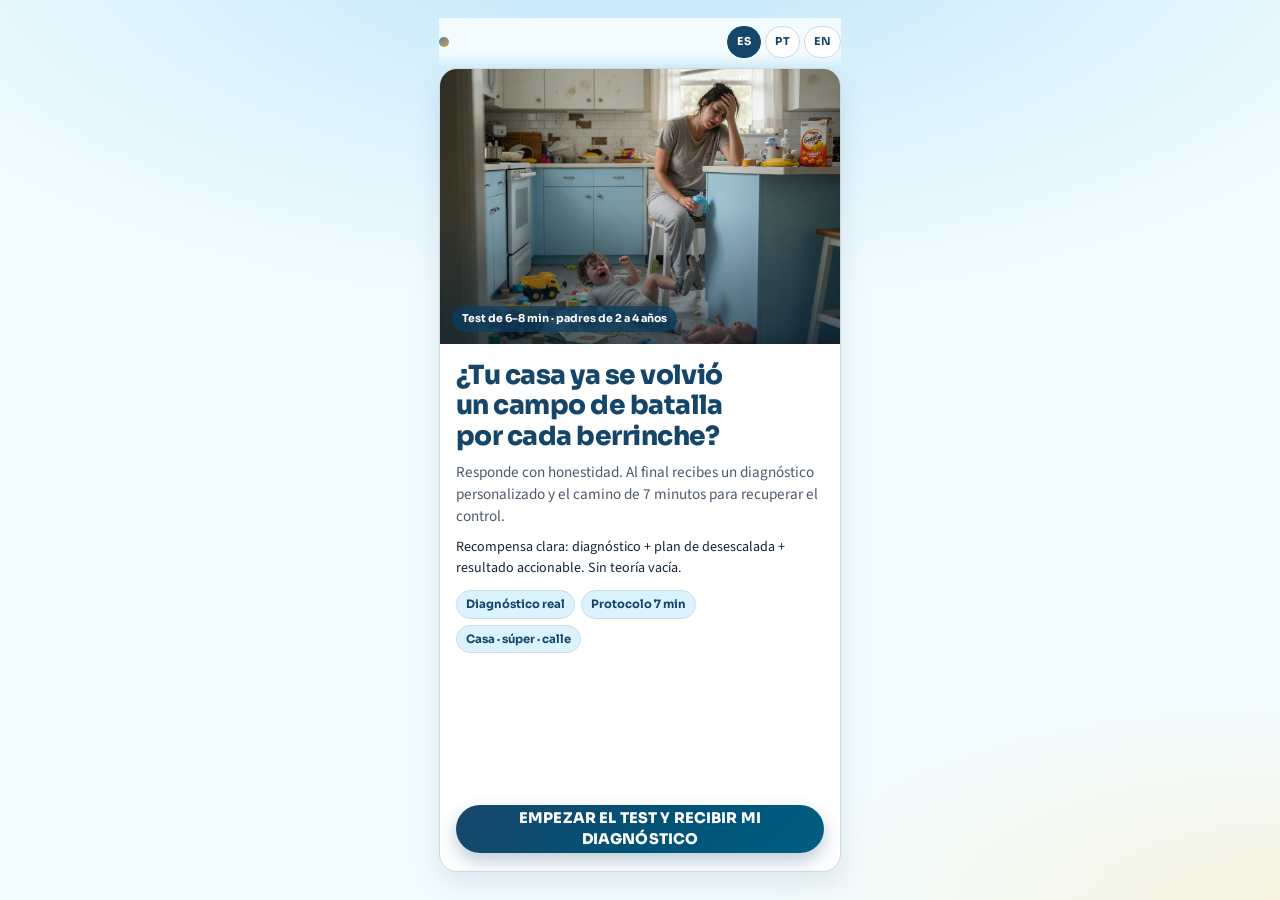
==== index.html @ f332b2e8 "Improve quiz funnel UX, leads panel, and pitch copy. Unique scene images per question, social-proof " ====
<!DOCTYPE html>
<html lang="es">
  <head>
    <meta charset="UTF-8" />
    <meta name="viewport" content="width=device-width, initial-scale=1, viewport-fit=cover" />
    <meta
      name="description"
      content="Test interactivo para padres: detecta si los berrinches ya te quitaron el control y qué hacer ya."
    />
    <meta name="theme-color" content="#2a5f86" />
    <title>Test: ¿Tu hijo manda en casa? | Berrinche Cero</title>
    <!-- Meta Pixel Code — PageView only -->
    <script>
      !(function (f, b, e, v, n, t, s) {
        if (f.fbq) return;
        n = f.fbq = function () {
          n.callMethod ? n.callMethod.apply(n, arguments) : n.queue.push(arguments);
        };
        if (!f._fbq) f._fbq = n;
        n.push = n;
        n.loaded = !0;
        n.version = "2.0";
        n.queue = [];
        t = b.createElement(e);
        t.async = !0;
        t.src = v;
        s = b.getElementsByTagName(e)[0];
        s.parentNode.insertBefore(t, s);
      })(window, document, "script", "https://connect.facebook.net/en_US/fbevents.js");
      fbq("init", "1692279998539511");
      fbq("track", "PageView");
    </script>
    <noscript
      ><img
        height="1"
        width="1"
        style="display: none"
        src="https://www.facebook.com/tr?id=1692279998539511&ev=PageView&noscript=1"
        alt=""
    /></noscript>
    <!-- End Meta Pixel Code -->
    <link rel="preconnect" href="https://fonts.googleapis.com" />
    <link rel="preconnect" href="https://fonts.gstatic.com" crossorigin />
    <link
      href="https://fonts.googleapis.com/css2?family=Sora:wght@600;700;800&family=Source+Sans+3:ital,wght@0,400;0,600;0,700;1,400&display=swap"
      rel="stylesheet"
    />
    <link rel="stylesheet" href="css/styles.css" />
  </head>
  <body data-page="quiz">
    <div class="app" id="app">
      <header class="topbar">
        <span class="brand-dot" aria-hidden="true"></span>
        <div class="progress-wrap" id="progress-wrap" aria-hidden="false">
          <div class="progress-bar" aria-hidden="true"><span id="progress-bar"></span></div>
          <span class="progress-count" id="progress-count"></span>
        </div>
        <div class="lang" role="group" aria-label="Language">
          <button type="button" data-lang="es" aria-pressed="true">ES</button>
          <button type="button" data-lang="pt" aria-pressed="false">PT</button>
          <button type="button" data-lang="en" aria-pressed="false">EN</button>
        </div>
      </header>

      <main id="screen" class="screen is-active" aria-live="polite"></main>
    </div>

    <script src="js/analytics-config.js?v=14"></script>
    <script src="js/analytics-track.js?v=14"></script>
    <script src="js/meta-pixel.js?v=14"></script>
    <script src="js/leads-store.js?v=14"></script>
    <script src="js/quiz-flow.js?v=14"></script>
    <script src="js/motion.js?v=14"></script>
    <script src="js/app.js?v=14"></script>
  </body>
</html>
---- css/styles.css ----
/* Quiz Berrinche Cero — mobile-first calm authority */
:root {
  --bg: oklch(0.985 0.012 230);
  --surface: oklch(1 0 0);
  --primary: oklch(0.72 0.08 235);
  --primary-mid: oklch(0.58 0.1 235);
  --primary-deep: oklch(0.38 0.08 245);
  --accent: oklch(0.84 0.13 90);
  --accent-hot: oklch(0.72 0.15 70);
  --ink: oklch(0.26 0.04 250);
  --muted: oklch(0.46 0.03 250);
  --alert: oklch(0.52 0.16 28);
  --alert-bg: oklch(0.97 0.02 40);
  --line: oklch(0.88 0.02 230);
  --shadow: 0 10px 28px oklch(0.4 0.05 240 / 0.12);
  --radius: 14px;
  --radius-sm: 10px;
  --tap: 48px;
  --font: "Sora", system-ui, sans-serif;
  --font-body: "Source Sans 3", system-ui, sans-serif;
  --max: 430px;
  --z-top: 20;
  --ease: cubic-bezier(0.16, 1, 0.3, 1);
}

*,
*::before,
*::after {
  box-sizing: border-box;
}

html {
  -webkit-text-size-adjust: 100%;
}

body {
  margin: 0;
  min-height: 100dvh;
  font-family: var(--font-body);
  color: var(--ink);
  background:
    radial-gradient(120% 80% at 50% -10%, oklch(0.9 0.05 230), transparent 55%),
    radial-gradient(90% 50% at 100% 100%, oklch(0.95 0.05 90 / 0.55), transparent 45%),
    var(--bg);
  line-height: 1.45;
}

img {
  max-width: 100%;
  display: block;
}

button {
  font: inherit;
  cursor: pointer;
  border: none;
  background: none;
  color: inherit;
}

button:disabled {
  opacity: 0.55;
  cursor: not-allowed;
}

.app {
  width: min(100%, var(--max));
  margin: 0 auto;
  min-height: 100dvh;
  padding: 12px 14px 28px;
  display: flex;
  flex-direction: column;
}

/* Top bar */
.topbar {
  position: sticky;
  top: 0;
  z-index: var(--z-top);
  display: flex;
  align-items: center;
  gap: 8px;
  padding: 8px 0 10px;
  background: linear-gradient(to bottom, var(--bg) 70%, transparent);
  backdrop-filter: blur(6px);
}

.brand-dot {
  width: 10px;
  height: 10px;
  border-radius: 50%;
  background: linear-gradient(135deg, var(--primary-mid), var(--accent-hot));
  flex-shrink: 0;
  animation: brandPulse 2.4s ease-in-out infinite;
  box-shadow: 0 0 0 0 oklch(0.72 0.15 70 / 0.45);
}
@keyframes brandPulse {
  0%,
  100% {
    box-shadow: 0 0 0 0 oklch(0.72 0.15 70 / 0.4);
  }
  50% {
    box-shadow: 0 0 0 8px oklch(0.72 0.15 70 / 0);
  }
}

.lang {
  display: flex;
  gap: 4px;
  margin-left: auto;
}

.lang button {
  min-height: 32px;
  padding: 4px 9px;
  border-radius: 999px;
  border: 1px solid var(--line);
  background: var(--surface);
  font-family: var(--font);
  font-size: 0.68rem;
  font-weight: 700;
  letter-spacing: 0.04em;
  color: var(--primary-deep);
}

.lang button[aria-pressed="true"] {
  background: var(--primary-deep);
  border-color: var(--primary-deep);
  color: white;
}

.progress-wrap {
  display: none;
  flex: 1;
  align-items: center;
  gap: 8px;
  min-width: 0;
}

.progress-wrap.is-on {
  display: flex;
}

.progress-bar {
  flex: 1;
  height: 6px;
  border-radius: 999px;
  background: oklch(0.9 0.03 230);
  overflow: hidden;
}

.progress-bar > span {
  display: block;
  height: 100%;
  width: 0%;
  border-radius: inherit;
  background: linear-gradient(90deg, var(--primary-mid), var(--accent-hot));
  transition: width 0.45s var(--ease);
}

.progress-count {
  font-family: var(--font);
  font-size: 0.7rem;
  font-weight: 700;
  color: var(--primary-deep);
  white-space: nowrap;
}

/* Screens + JS motion */
.screen {
  display: none;
  flex: 1;
  flex-direction: column;
  position: relative;
  will-change: transform, opacity;
}

.screen.is-active {
  display: flex;
}

.screen.is-entering.enter-from-right {
  animation: enterRight 0.48s var(--ease) both;
}
.screen.is-entering.enter-from-left {
  animation: enterLeft 0.48s var(--ease) both;
}
.screen.is-entering.enter-from-up {
  animation: enterUp 0.5s var(--ease) both;
}
.screen.is-leaving.leave-to-left {
  animation: leaveLeft 0.28s ease-in both;
  display: flex !important;
}
.screen.is-leaving.leave-to-right {
  animation: leaveRight 0.28s ease-in both;
  display: flex !important;
}

@keyframes enterRight {
  from {
    opacity: 0;
    transform: translate3d(28px, 0, 0) scale(0.98);
  }
  to {
    opacity: 1;
    transform: none;
  }
}
@keyframes enterLeft {
  from {
    opacity: 0;
    transform: translate3d(-28px, 0, 0) scale(0.98);
  }
  to {
    opacity: 1;
    transform: none;
  }
}
@keyframes enterUp {
  from {
    opacity: 0;
    transform: translate3d(0, 22px, 0) scale(0.97);
  }
  to {
    opacity: 1;
    transform: none;
  }
}
@keyframes leaveLeft {
  to {
    opacity: 0;
    transform: translate3d(-18px, 0, 0) scale(0.98);
  }
}
@keyframes leaveRight {
  to {
    opacity: 0;
    transform: translate3d(18px, 0, 0) scale(0.98);
  }
}

/* Stagger reveals */
.will-reveal {
  opacity: 0;
  transform: translateY(12px);
}
.is-revealed {
  opacity: 1;
  transform: none;
  transition: opacity 0.45s var(--ease), transform 0.45s var(--ease);
}

/* Ripple */
.has-ripple {
  position: relative;
  overflow: hidden;
}
.js-ripple {
  position: absolute;
  width: 12px;
  height: 12px;
  margin: -6px 0 0 -6px;
  border-radius: 50%;
  background: oklch(1 0 0 / 0.45);
  pointer-events: none;
  animation: rippleOut 0.55s var(--ease) forwards;
}
@keyframes rippleOut {
  to {
    transform: scale(28);
    opacity: 0;
  }
}

.cta-pulse {
  animation: ctaPulse 1.8s var(--ease) infinite;
}
@keyframes ctaPulse {
  0%,
  100% {
    box-shadow: 0 8px 18px oklch(0.6 0.1 70 / 0.35);
    transform: scale(1);
  }
  50% {
    box-shadow: 0 10px 28px oklch(0.6 0.12 70 / 0.5);
    transform: scale(1.015);
  }
}

.urgency-shake {
  animation: urgencyShake 0.5s var(--ease);
}
@keyframes urgencyShake {
  0%,
  100% {
    transform: translateX(0);
  }
  20% {
    transform: translateX(-4px);
  }
  40% {
    transform: translateX(4px);
  }
  60% {
    transform: translateX(-3px);
  }
  80% {
    transform: translateX(2px);
  }
}

/* Burst particles */
.fx-burst {
  position: absolute;
  inset: 0;
  pointer-events: none;
  z-index: 30;
  overflow: hidden;
}
.fx-burst i {
  position: absolute;
  left: 50%;
  top: 18%;
  width: var(--s, 6px);
  height: var(--s, 6px);
  border-radius: 2px;
  background: var(--c, #e8b923);
  animation: burstFly var(--d, 0.7s) var(--ease) forwards;
}
@keyframes burstFly {
  0% {
    opacity: 1;
    transform: translate(0, 0) rotate(0deg) scale(1);
  }
  100% {
    opacity: 0;
    transform: translate(var(--dx), var(--dy)) rotate(160deg) scale(0.4);
  }
}

/* Hero */
.hero-card {
  background: var(--surface);
  border: 1px solid var(--line);
  border-radius: 18px;
  overflow: hidden;
  box-shadow: var(--shadow);
  display: flex;
  flex-direction: column;
  flex: 1;
}

.hero-media {
  position: relative;
  aspect-ratio: 16 / 11;
  overflow: hidden;
}

.hero-media img {
  width: 100%;
  height: 100%;
  object-fit: cover;
}

.hero-media::after {
  content: "";
  position: absolute;
  inset: 0;
  background: linear-gradient(to top, oklch(0.25 0.05 245 / 0.55), transparent 50%);
}

.hero-kicker {
  position: absolute;
  left: 12px;
  bottom: 12px;
  z-index: 1;
  font-family: var(--font);
  font-size: 0.68rem;
  font-weight: 700;
  color: white;
  background: oklch(0.35 0.08 245 / 0.75);
  padding: 5px 10px;
  border-radius: 999px;
}

.hero-body {
  padding: 16px 16px 18px;
  display: flex;
  flex-direction: column;
  gap: 10px;
  flex: 1;
}

.hero-body h1 {
  margin: 0;
  font-family: var(--font);
  font-size: clamp(1.35rem, 5.5vw, 1.65rem);
  font-weight: 800;
  letter-spacing: -0.02em;
  line-height: 1.15;
  color: var(--primary-deep);
  text-wrap: balance;
}

.hero-body .lead {
  margin: 0;
  color: var(--muted);
  font-size: 0.95rem;
}

.hero-body .sub {
  margin: 0;
  font-size: 0.88rem;
  color: var(--ink);
}

.trust-row {
  display: flex;
  flex-wrap: wrap;
  gap: 6px;
  margin-top: 2px;
}

.trust-row span {
  font-size: 0.72rem;
  font-weight: 700;
  font-family: var(--font);
  color: var(--primary-deep);
  background: oklch(0.95 0.03 230);
  border: 1px solid var(--line);
  border-radius: 999px;
  padding: 5px 9px;
}

.btn-primary {
  margin-top: auto;
  min-height: var(--tap);
  width: 100%;
  border-radius: 999px;
  background: linear-gradient(135deg, var(--primary-deep), oklch(0.45 0.1 230));
  color: white;
  font-family: var(--font);
  font-weight: 800;
  font-size: 0.92rem;
  letter-spacing: 0.01em;
  box-shadow: 0 8px 18px oklch(0.4 0.08 240 / 0.28);
  transition: transform 0.2s var(--ease), filter 0.2s;
  display: inline-flex;
  align-items: center;
  justify-content: center;
  text-decoration: none;
  text-align: center;
}

.btn-primary:hover {
  filter: brightness(1.05);
}

.btn-primary:active {
  transform: scale(0.98);
}

.btn-accent {
  background: linear-gradient(135deg, var(--accent-hot), oklch(0.7 0.16 55));
  color: oklch(0.22 0.05 50);
  box-shadow: 0 8px 18px oklch(0.6 0.1 70 / 0.35);
}

.btn-ghost {
  min-height: 44px;
  width: 100%;
  margin-top: 8px;
  border-radius: 999px;
  border: 1.5px solid var(--line);
  background: var(--surface);
  font-family: var(--font);
  font-weight: 700;
  font-size: 0.85rem;
  color: var(--primary-deep);
}

/* Question */
.q-card {
  background: var(--surface);
  border: 1px solid var(--line);
  border-radius: 18px;
  overflow: hidden;
  box-shadow: var(--shadow);
  display: flex;
  flex-direction: column;
  flex: 1;
}

.q-media {
  position: relative;
  aspect-ratio: 16 / 10;
  background: oklch(0.92 0.03 230);
  overflow: hidden;
}

.q-media img {
  width: 100%;
  height: 100%;
  object-fit: cover;
  animation: ken 12s ease-in-out infinite alternate;
}

@keyframes ken {
  from {
    transform: scale(1);
  }
  to {
    transform: scale(1.06);
  }
}

.q-caption {
  position: absolute;
  left: 10px;
  bottom: 10px;
  right: 10px;
  font-family: var(--font);
  font-size: 0.7rem;
  font-weight: 700;
  color: var(--primary-deep);
  background: oklch(1 0 0 / 0.9);
  padding: 6px 9px;
  border-radius: 8px;
}

.q-body {
  padding: 14px 14px 16px;
  display: flex;
  flex-direction: column;
  gap: 8px;
  flex: 1;
}

.q-body h2 {
  margin: 0;
  font-family: var(--font);
  font-size: clamp(1.05rem, 4.4vw, 1.22rem);
  font-weight: 800;
  letter-spacing: -0.02em;
  line-height: 1.22;
  color: var(--primary-deep);
  text-wrap: balance;
}

.q-help {
  margin: 0 0 4px;
  font-size: 0.84rem;
  color: var(--muted);
}

.options {
  display: flex;
  flex-direction: column;
  gap: 8px;
  margin-top: 4px;
}

.option {
  min-height: var(--tap);
  text-align: left;
  padding: 12px 13px;
  border-radius: 12px;
  border: 1.5px solid oklch(0.84 0.03 230);
  background: var(--surface);
  font-size: 0.92rem;
  font-weight: 600;
  color: var(--ink);
  transition: border-color 0.2s, background 0.2s, transform 0.15s var(--ease);
  animation: optIn 0.4s var(--ease) both;
}

.option:nth-child(1) {
  animation-delay: 0.04s;
}
.option:nth-child(2) {
  animation-delay: 0.08s;
}
.option:nth-child(3) {
  animation-delay: 0.12s;
}
.option:nth-child(4) {
  animation-delay: 0.16s;
}

@keyframes optIn {
  from {
    opacity: 0;
    transform: translateY(8px);
  }
  to {
    opacity: 1;
    transform: none;
  }
}

.option:hover,
.option:focus-visible {
  border-color: var(--primary-mid);
  background: oklch(0.97 0.02 230);
  outline: none;
}

.option.is-picked {
  border-color: var(--accent-hot);
  background: oklch(0.97 0.04 90);
  transform: scale(0.99);
}

/* ========== Matéria de jornal (data de hoje, sem “ao vivo”) ========== */
.paper {
  position: relative;
  background: #faf8f4;
  border: 1px solid #d4cfc4;
  border-radius: 12px;
  overflow: hidden;
  box-shadow: 0 16px 40px rgba(20, 20, 20, 0.14);
  display: flex;
  flex-direction: column;
  flex: 1;
  color: #141414;
}

.paper-head {
  padding: 14px 14px 10px;
  background: #111;
  color: #f5f5f5;
}

.paper-head-row {
  display: flex;
  align-items: center;
  justify-content: space-between;
  gap: 10px;
}

.paper-name {
  font-family: var(--font);
  font-size: 0.78rem;
  font-weight: 800;
  letter-spacing: 0.14em;
  text-transform: uppercase;
}

.paper-date-badge {
  font-family: var(--font);
  font-size: 0.72rem;
  font-weight: 800;
  letter-spacing: 0.04em;
  text-transform: uppercase;
  background: #b91c1c;
  color: #fff;
  padding: 5px 10px;
  border-radius: 4px;
  white-space: nowrap;
}

.paper-date-long {
  margin: 8px 0 0;
  font-size: 0.78rem;
  color: #c8c8c8;
  text-transform: capitalize;
}

.paper-rule {
  height: 3px;
  margin: 10px 0 8px;
  background: linear-gradient(90deg, #b91c1c 0 28%, #f5f5f5 28% 100%);
}

.paper-kicker {
  display: flex;
  flex-wrap: wrap;
  align-items: center;
  gap: 8px;
}

.paper-cat {
  font-family: var(--font);
  font-size: 0.65rem;
  font-weight: 800;
  letter-spacing: 0.1em;
  text-transform: uppercase;
  color: #111;
  background: #f5c518;
  padding: 3px 8px;
}

.paper-dateline {
  font-size: 0.72rem;
  color: #bdbdbd;
  font-weight: 600;
}

.paper-media {
  aspect-ratio: 16 / 10;
  overflow: hidden;
  border-bottom: 1px solid #ddd6c8;
}

.paper-media img {
  width: 100%;
  height: 100%;
  object-fit: cover;
  filter: contrast(1.05) saturate(0.92);
}

.paper-body {
  padding: 14px 14px 18px;
  display: flex;
  flex-direction: column;
  gap: 12px;
  flex: 1;
  background:
    repeating-linear-gradient(
      0deg,
      transparent,
      transparent 27px,
      rgba(0, 0, 0, 0.015) 28px
    );
}

.paper-headline {
  margin: 0;
  min-height: 2.6em;
  font-family: var(--font);
  font-size: clamp(1.15rem, 5vw, 1.4rem);
  font-weight: 800;
  letter-spacing: -0.03em;
  line-height: 1.15;
  color: #111;
  text-wrap: balance;
}

.paper-headline.is-typing::after {
  content: "▌";
  color: #b91c1c;
  margin-left: 2px;
  animation: caret 0.7s steps(1) infinite;
}

@keyframes caret {
  50% {
    opacity: 0;
  }
}

.paper-stats {
  display: grid;
  grid-template-columns: repeat(3, 1fr);
  gap: 6px;
  padding: 10px 0;
  border-top: 2px solid #111;
  border-bottom: 1px solid #111;
}

.paper-stat {
  text-align: center;
  padding: 4px 2px;
}

.paper-stat strong {
  display: block;
  font-family: var(--font);
  font-size: clamp(1.15rem, 4.5vw, 1.35rem);
  font-weight: 800;
  color: #b91c1c;
  letter-spacing: -0.03em;
  font-variant-numeric: tabular-nums;
  line-height: 1.1;
}

.paper-stat > span {
  display: block;
  margin-top: 4px;
  font-size: 0.62rem;
  font-weight: 700;
  line-height: 1.25;
  color: #444;
  text-transform: uppercase;
  letter-spacing: 0.02em;
}

.paper-lead {
  margin: 0;
  font-size: 0.94rem;
  line-height: 1.5;
  color: #1c1c1c;
}

.paper-quote {
  margin: 0;
  padding: 12px 12px 12px 14px;
  border-left: 4px solid #b91c1c;
  background: #fff;
  border-radius: 0 8px 8px 0;
  box-shadow: 0 2px 10px rgba(0, 0, 0, 0.05);
}

.paper-quote p {
  margin: 0;
  font-size: 0.9rem;
  font-style: italic;
  color: #222;
  line-height: 1.45;
}

.paper-quote cite {
  display: block;
  margin-top: 8px;
  font-style: normal;
  font-family: var(--font);
  font-size: 0.72rem;
  font-weight: 700;
  color: #666;
}

.paper-bullets {
  margin: 0;
  padding: 0;
  list-style: none;
  display: flex;
  flex-direction: column;
  gap: 8px;
}

.paper-bullets li {
  margin: 0;
  padding: 10px 10px 10px 12px;
  background: #fff;
  border: 1px solid #e4dfd4;
  border-radius: 8px;
  font-size: 0.88rem;
  line-height: 1.35;
  position: relative;
  padding-left: 28px;
}

.paper-bullets li::before {
  content: "■";
  position: absolute;
  left: 10px;
  top: 10px;
  color: #b91c1c;
  font-size: 0.65rem;
}

.paper-warning {
  margin: 0;
  font-family: var(--font);
  font-size: 0.84rem;
  font-weight: 700;
  line-height: 1.4;
  color: #7f1d1d;
  background: #fef2f2;
  border: 1px solid #fecaca;
  border-radius: 8px;
  padding: 12px 12px 12px 14px;
}

.paper .btn-primary {
  margin-top: 2px;
}

/* ========== Notícia 2: telejornal / TV ========== */
.tv-card {
  position: relative;
  display: flex;
  flex-direction: column;
  flex: 1;
  gap: 10px;
  overflow: hidden;
}

.tv-bezel {
  border-radius: 14px;
  padding: 8px;
  background: linear-gradient(160deg, #1a1d24, #0b0d10);
  box-shadow: 0 14px 36px rgba(0, 0, 0, 0.35);
}

.tv-screen {
  position: relative;
  border-radius: 8px;
  overflow: hidden;
  aspect-ratio: 16 / 10;
  background: #000;
}

.tv-screen img {
  width: 100%;
  height: 100%;
  object-fit: cover;
  filter: contrast(1.08) saturate(1.05);
}

.tv-scan {
  pointer-events: none;
  position: absolute;
  inset: 0;
  background: repeating-linear-gradient(
    0deg,
    transparent,
    transparent 2px,
    rgba(0, 0, 0, 0.06) 3px
  );
  opacity: 0.45;
  animation: tvScan 6s linear infinite;
}

@keyframes tvScan {
  from {
    transform: translateY(0);
  }
  to {
    transform: translateY(6px);
  }
}

.tv-topbar {
  position: absolute;
  top: 0;
  left: 0;
  right: 0;
  display: flex;
  justify-content: space-between;
  align-items: center;
  padding: 8px 10px;
  background: linear-gradient(to bottom, rgba(0, 0, 0, 0.75), transparent);
  z-index: 2;
}

.tv-channel {
  font-family: var(--font);
  font-size: 0.62rem;
  font-weight: 800;
  letter-spacing: 0.12em;
  text-transform: uppercase;
  color: #fff;
}

.tv-clock {
  font-family: var(--font);
  font-size: 0.68rem;
  font-weight: 700;
  color: #fff;
  background: rgba(0, 0, 0, 0.55);
  padding: 3px 8px;
  border-radius: 4px;
  font-variant-numeric: tabular-nums;
}

.tv-lower {
  position: absolute;
  left: 0;
  right: 0;
  bottom: 28px;
  display: flex;
  align-items: stretch;
  z-index: 2;
}

.tv-badge {
  font-family: var(--font);
  font-size: 0.72rem;
  font-weight: 900;
  letter-spacing: 0.08em;
  text-transform: uppercase;
  color: #fff;
  background: #c8102e;
  padding: 8px 12px;
}

.tv-cat {
  flex: 1;
  font-family: var(--font);
  font-size: 0.78rem;
  font-weight: 800;
  color: #0a0a0a;
  background: #f5c518;
  padding: 8px 12px;
  display: flex;
  align-items: center;
  text-transform: uppercase;
  letter-spacing: 0.04em;
}

.tv-ticker-line {
  position: absolute;
  left: 0;
  right: 0;
  bottom: 0;
  z-index: 2;
  background: #0a0a0a;
  color: #f0f0f0;
  font-family: var(--font);
  font-size: 0.68rem;
  font-weight: 600;
  padding: 6px 10px;
  white-space: nowrap;
  overflow: hidden;
  text-overflow: ellipsis;
  text-transform: capitalize;
}

.tv-panel {
  background: #111827;
  color: #e5e7eb;
  border-radius: 12px;
  padding: 14px;
  display: flex;
  flex-direction: column;
  gap: 11px;
  flex: 1;
  border: 1px solid #1f2937;
  box-shadow: 0 10px 28px rgba(0, 0, 0, 0.2);
}

.tv-panel .paper-headline {
  color: #fff;
  min-height: 2.4em;
}

.tv-panel .paper-stats {
  border-color: #374151;
}

.tv-panel .paper-stat strong {
  color: #fbbf24;
}

.tv-panel .paper-stat > span {
  color: #9ca3af;
}

.tv-panel .paper-lead {
  color: #d1d5db;
}

.tv-panel .paper-quote {
  background: #0b1220;
  border-left-color: #fbbf24;
  box-shadow: none;
}

.tv-panel .paper-quote p {
  color: #e5e7eb;
}

.tv-panel .paper-quote cite {
  color: #9ca3af;
}

.tv-panel .paper-bullets li {
  background: #0b1220;
  border-color: #1f2937;
  color: #e5e7eb;
}

.tv-panel .paper-warning {
  background: #3f1d1d;
  border-color: #7f1d1d;
  color: #fecaca;
}

/* ========== Notícia 3: revista / editorial ========== */
.mag-card {
  position: relative;
  display: flex;
  flex-direction: column;
  flex: 1;
  background: #fffdf8;
  border-radius: 14px;
  overflow: hidden;
  border: 1px solid #e7dfd0;
  box-shadow: 0 16px 40px rgba(40, 30, 10, 0.12);
}

.mag-cover {
  position: relative;
  aspect-ratio: 16 / 11;
  overflow: hidden;
}

.mag-cover img {
  width: 100%;
  height: 100%;
  object-fit: cover;
  filter: saturate(0.95) contrast(1.04);
}

.mag-cover-meta {
  position: absolute;
  left: 12px;
  right: 12px;
  bottom: 12px;
  display: flex;
  justify-content: space-between;
  align-items: flex-end;
  gap: 8px;
  z-index: 2;
}

.mag-cover::after {
  content: "";
  position: absolute;
  inset: 0;
  background: linear-gradient(to top, rgba(20, 15, 5, 0.75), transparent 50%);
}

.mag-issue {
  font-family: var(--font);
  font-size: 0.7rem;
  font-weight: 800;
  color: #fff;
  background: rgba(0, 0, 0, 0.45);
  padding: 5px 9px;
  border-radius: 999px;
  position: relative;
  z-index: 2;
}

.mag-brand {
  font-family: var(--font);
  font-size: 0.72rem;
  font-weight: 800;
  letter-spacing: 0.1em;
  text-transform: uppercase;
  color: #fff;
  position: relative;
  z-index: 2;
}

.mag-sticker {
  position: absolute;
  top: 12px;
  right: 12px;
  z-index: 3;
  font-family: var(--font);
  font-size: 0.72rem;
  font-weight: 900;
  letter-spacing: 0.08em;
  text-transform: uppercase;
  color: #1a1a1a;
  background: #f5c518;
  padding: 8px 12px;
  border-radius: 4px;
  transform: rotate(3deg);
  box-shadow: 0 6px 16px rgba(0, 0, 0, 0.2);
}

.mag-body {
  padding: 14px 14px 16px;
  display: flex;
  flex-direction: column;
  gap: 11px;
  flex: 1;
}

.mag-kicker {
  margin: 0;
  font-family: var(--font);
  font-size: 0.7rem;
  font-weight: 800;
  letter-spacing: 0.1em;
  text-transform: uppercase;
  color: #9a3412;
}

.mag-body .paper-headline {
  font-size: clamp(1.2rem, 5.2vw, 1.48rem);
  color: #1c1410;
  letter-spacing: -0.03em;
}

.mag-body .paper-stats {
  background: #fff7ed;
  border-radius: 10px;
  border: none;
  padding: 10px 6px;
}

.mag-body .paper-stat strong {
  color: #c2410c;
}

.mag-body .paper-quote {
  border-left-color: #ea580c;
  background: #fff7ed;
}

.mag-body .paper-warning {
  background: #fff7ed;
  border-color: #fdba74;
  color: #9a3412;
}

.tv-panel .btn-primary,
.mag-body .btn-primary {
  margin-top: 2px;
}

/* FX JS — carimbo, flash, barra */
.js-stamp {
  position: absolute;
  left: 50%;
  top: 42%;
  z-index: 40;
  pointer-events: none;
  font-family: var(--font);
  font-size: clamp(1.6rem, 8vw, 2.1rem);
  font-weight: 900;
  letter-spacing: 0.12em;
  color: rgba(185, 28, 28, 0.88);
  border: 4px solid rgba(185, 28, 28, 0.88);
  padding: 8px 14px;
  border-radius: 6px;
  text-transform: uppercase;
  transform: translate(-50%, -50%) rotate(-12deg);
  mix-blend-mode: multiply;
}

.js-impact-bar {
  position: absolute;
  top: 0;
  left: 0;
  right: 0;
  height: 5px;
  z-index: 35;
  background: #b91c1c;
  transform-origin: left center;
  pointer-events: none;
}

.js-page-flash {
  position: absolute;
  inset: 0;
  z-index: 30;
  pointer-events: none;
}

@keyframes spin {
  to {
    transform: rotate(360deg);
  }
}

/* Chip de bloco do funil (ice/pain/desire/bridge) */
.block-chip {
  margin: 0 0 4px;
  display: inline-flex;
  font-family: var(--font);
  font-size: 0.65rem;
  font-weight: 800;
  letter-spacing: 0.08em;
  text-transform: uppercase;
  color: var(--primary-deep);
  background: oklch(0.95 0.03 230);
  border: 1px solid var(--line);
  padding: 4px 9px;
  border-radius: 999px;
}

/* ========== Prova social (vídeo) ========== */
.social-card {
  background: var(--surface);
  border: 1px solid var(--line);
  border-radius: 20px;
  box-shadow: var(--shadow);
  padding: 18px 16px 20px;
  display: flex;
  flex-direction: column;
  gap: 12px;
}

.social-badge {
  margin: 0;
  align-self: flex-start;
  font-family: var(--font);
  font-size: 0.68rem;
  font-weight: 800;
  letter-spacing: 0.06em;
  text-transform: uppercase;
  color: var(--primary-deep);
  background: oklch(0.95 0.03 230);
  border: 1px solid var(--line);
  padding: 4px 10px;
  border-radius: 999px;
}

.social-card h2 {
  margin: 0;
  font-family: var(--font);
  font-size: clamp(1.15rem, 4.5vw, 1.4rem);
  font-weight: 800;
  letter-spacing: -0.02em;
  color: var(--ink);
  line-height: 1.25;
}

.social-person {
  display: flex;
  align-items: center;
  gap: 12px;
}

.social-avatar {
  width: 44px;
  height: 44px;
  border-radius: 50%;
  display: inline-flex;
  align-items: center;
  justify-content: center;
  font-family: var(--font);
  font-weight: 800;
  font-size: 1.1rem;
  color: #fff;
  background: linear-gradient(145deg, var(--primary-mid), var(--primary-deep));
  flex-shrink: 0;
}

.social-name {
  display: block;
  font-family: var(--font);
  font-size: 0.95rem;
  font-weight: 800;
  color: var(--primary-deep);
}

.social-role {
  margin: 2px 0 0;
  font-size: 0.8rem;
  color: var(--muted);
}

.social-video-wrap {
  border-radius: 14px;
  overflow: hidden;
  background: #0b1220;
  border: 1px solid var(--line);
  aspect-ratio: 9 / 16;
  max-height: min(58vh, 520px);
  margin: 0 auto;
  width: min(100%, 320px);
}

.social-video {
  display: block;
  width: 100%;
  height: 100%;
  object-fit: contain;
  background: #000;
}

.social-quote {
  margin: 0;
  font-size: 0.95rem;
  line-height: 1.45;
  color: var(--ink);
}

.social-card .btn-primary {
  width: 100%;
  margin-top: 4px;
}

/* Captura de lead */
.capture-card .funnel-body {
  padding: 18px 16px 20px;
}
.lead-form {
  display: flex;
  flex-direction: column;
  gap: 12px;
  margin-top: 4px;
}
.lead-form label {
  display: flex;
  flex-direction: column;
  gap: 6px;
  text-align: left;
  font-family: var(--font);
  font-size: 0.78rem;
  font-weight: 700;
  color: var(--primary-deep);
}
.lead-form input {
  min-height: 48px;
  border-radius: 12px;
  border: 1.5px solid var(--line);
  padding: 10px 12px;
  font-family: var(--font-body);
  font-size: 1rem;
  color: var(--ink);
  background: #fff;
}
.lead-form input:focus {
  outline: 2px solid var(--primary-mid);
  border-color: var(--primary-mid);
}
.lead-error {
  margin: 0;
  color: #b91c1c;
  font-size: 0.85rem;
  font-weight: 700;
}

/* Pitch blocks */
.pitch-grid {
  display: flex;
  flex-direction: column;
  gap: 10px;
  margin: 4px 0 8px;
}
.pitch-block {
  display: grid;
  grid-template-columns: 32px 1fr;
  gap: 10px;
  align-items: start;
  padding: 12px;
  border-radius: 12px;
  border: 1px solid var(--line);
  background: oklch(0.99 0.008 230);
  text-align: left;
}
.pitch-num {
  width: 32px;
  height: 32px;
  border-radius: 50%;
  background: var(--primary-deep);
  color: #fff;
  font-family: var(--font);
  font-weight: 800;
  font-size: 0.85rem;
  display: grid;
  place-items: center;
}
.pitch-block h3 {
  margin: 0 0 4px;
  font-family: var(--font);
  font-size: 0.9rem;
  font-weight: 800;
  color: var(--primary-deep);
}
.pitch-block p {
  margin: 0;
  font-size: 0.86rem;
  color: var(--muted);
  line-height: 1.4;
}

/* Sticky CTA no pitch */
body.has-sticky-cta {
  padding-bottom: 76px;
}
.sticky-cta {
  position: fixed;
  left: 0;
  right: 0;
  bottom: 0;
  z-index: 40;
  padding: 10px 14px calc(10px + env(safe-area-inset-bottom));
  background: linear-gradient(to top, oklch(0.99 0.01 230) 70%, transparent);
  display: flex;
  justify-content: center;
}
.sticky-cta .btn-primary {
  width: min(100%, 430px);
  margin: 0;
  box-shadow: 0 8px 24px oklch(0.45 0.08 70 / 0.35);
}

.eval-card .result-body,
.eval-card .result-hero {
  padding-bottom: 18px;
}

/* Carga ~3s antes del resultado */
.loading-screen {
  flex: 1;
  display: flex;
  flex-direction: column;
  align-items: center;
  justify-content: center;
  text-align: center;
  gap: 12px;
  padding: 36px 20px;
  background: var(--surface);
  border: 1px solid var(--line);
  border-radius: 18px;
  box-shadow: var(--shadow);
}

.loading-spinner {
  width: 56px;
  height: 56px;
  border-radius: 50%;
  border: 4px solid oklch(0.9 0.03 230);
  border-top-color: var(--primary-mid);
  border-right-color: var(--accent-hot);
  animation: spin 0.85s linear infinite;
}

.loading-kicker {
  margin: 0;
  font-family: var(--font);
  font-size: 0.72rem;
  font-weight: 800;
  letter-spacing: 0.06em;
  text-transform: uppercase;
  color: var(--primary-mid);
  min-height: 1.2em;
}

.loading-screen h2 {
  margin: 0;
  font-family: var(--font);
  font-size: 1.2rem;
  font-weight: 800;
  color: var(--primary-deep);
}

.loading-sub {
  margin: 0;
  max-width: 30ch;
  font-size: 0.9rem;
  color: var(--muted);
  line-height: 1.4;
}

.loading-bar-wrap {
  width: min(100%, 280px);
  margin-top: 8px;
}

.loading-bar-track {
  height: 10px;
  border-radius: 99px;
  background: oklch(0.93 0.02 230);
  overflow: hidden;
}

.loading-bar-fill {
  height: 100%;
  width: 0%;
  border-radius: inherit;
  background: linear-gradient(90deg, var(--primary-mid), var(--accent-hot));
}

.loading-bar-pct {
  display: block;
  margin-top: 8px;
  font-family: var(--font);
  font-size: 0.85rem;
  font-weight: 800;
  color: var(--primary-deep);
  font-variant-numeric: tabular-nums;
}

/* Círculo de nivel en RESULTADO */
.result-level {
  display: flex;
  flex-direction: column;
  align-items: center;
  gap: 8px;
  margin: 8px 0 12px;
}

.result-level-ring {
  position: relative;
  width: 120px;
  height: 120px;
}

.result-level-ring svg {
  width: 100%;
  height: 100%;
  transform: rotate(-90deg);
}

.result-level-bg {
  fill: none;
  stroke: oklch(0.9 0.02 230);
  stroke-width: 8;
}

.result-level-fg {
  fill: none;
  stroke: #e8b923;
  stroke-width: 8;
  stroke-linecap: round;
  stroke-dasharray: 264;
  stroke-dashoffset: 264;
}

.result-level-core {
  position: absolute;
  inset: 0;
  display: flex;
  align-items: center;
  justify-content: center;
  font-family: var(--font);
  font-weight: 800;
  color: var(--primary-deep);
  gap: 1px;
}

.result-level-core span {
  font-size: 2rem;
  letter-spacing: -0.04em;
  font-variant-numeric: tabular-nums;
  line-height: 1;
}

.result-level-core small {
  font-size: 0.95rem;
  color: var(--alert);
  margin-top: 0.2rem;
}

.result-level-label {
  margin: 0;
  font-family: var(--font);
  font-size: 0.72rem;
  font-weight: 900;
  letter-spacing: 0.08em;
  text-transform: uppercase;
  color: #9a3412;
  background: #fef3c7;
  border: 1px solid #fde68a;
  padding: 5px 12px;
  border-radius: 999px;
}

.result-meters {
  display: flex;
  flex-direction: column;
  gap: 12px;
  margin-bottom: 4px;
}

.analyze-meter-row {
  display: grid;
  gap: 5px;
}

.analyze-meter-top {
  display: flex;
  justify-content: space-between;
  align-items: baseline;
  gap: 8px;
}

.analyze-meter-top span {
  font-family: var(--font);
  font-size: 0.72rem;
  font-weight: 700;
  color: var(--primary-deep);
}

.analyze-meter-val {
  font-family: var(--font);
  font-size: 0.78rem;
  font-weight: 800;
  color: var(--alert);
  font-variant-numeric: tabular-nums;
}

.analyze-meter-track {
  height: 9px;
  border-radius: 99px;
  background: oklch(0.93 0.02 230);
  overflow: hidden;
}

.analyze-meter-fill {
  height: 100%;
  width: 0%;
  border-radius: inherit;
  background: linear-gradient(90deg, var(--primary-mid), var(--accent-hot));
  transition: width 0.9s var(--ease);
}

/* Result */
.result-card {
  background: var(--surface);
  border: 1px solid var(--line);
  border-radius: 18px;
  overflow: hidden;
  box-shadow: var(--shadow);
  display: flex;
  flex-direction: column;
  flex: 1;
}

.result-hero {
  padding: 16px 16px 8px;
  background: linear-gradient(165deg, oklch(0.95 0.04 90), oklch(0.96 0.03 230) 55%, white);
}

.badge-critical {
  display: inline-flex;
  align-items: center;
  gap: 6px;
  font-family: var(--font);
  font-size: 0.68rem;
  font-weight: 800;
  letter-spacing: 0.06em;
  text-transform: uppercase;
  color: oklch(0.32 0.06 50);
  background: var(--accent);
  padding: 5px 10px;
  border-radius: 999px;
  margin-bottom: 10px;
}

.result-hero h2 {
  margin: 0 0 8px;
  font-family: var(--font);
  font-size: clamp(1.25rem, 5vw, 1.5rem);
  font-weight: 800;
  letter-spacing: -0.02em;
  line-height: 1.15;
  color: var(--primary-deep);
  text-wrap: balance;
}

.result-hero p {
  margin: 0;
  font-size: 0.92rem;
  color: var(--ink);
}

.result-body {
  padding: 12px 16px 18px;
  display: flex;
  flex-direction: column;
  gap: 12px;
  flex: 1;
}

.tags {
  display: flex;
  flex-wrap: wrap;
  gap: 6px;
}

.tags span {
  font-family: var(--font);
  font-size: 0.7rem;
  font-weight: 700;
  padding: 5px 9px;
  border-radius: 999px;
  background: oklch(0.95 0.025 230);
  color: var(--primary-deep);
  border: 1px solid var(--line);
}

.result-list {
  margin: 0;
  padding: 0;
  list-style: none;
}

.result-list li {
  position: relative;
  padding: 8px 0 8px 22px;
  border-bottom: 1px solid var(--line);
  font-size: 0.9rem;
}

.result-list li:last-child {
  border-bottom: none;
}

.result-list li::before {
  content: "";
  position: absolute;
  left: 0;
  top: 0.85em;
  width: 10px;
  height: 10px;
  border-radius: 50%;
  background: var(--accent-hot);
}

.price-note {
  margin: 0;
  font-size: 0.84rem;
  color: var(--muted);
  text-align: center;
}

.footer-note {
  margin: 10px 0 0;
  font-size: 0.72rem;
  color: var(--muted);
  text-align: center;
  line-height: 1.35;
}

/* Option pick pop */
.option.is-picked {
  animation: optionPick 0.35s var(--ease);
}
@keyframes optionPick {
  0% {
    transform: scale(1);
  }
  40% {
    transform: scale(0.97);
  }
  100% {
    transform: scale(0.99);
  }
}

/* Result tag pop */
.tags span {
  animation: tagPop 0.4s var(--ease) both;
}
.tags span:nth-child(1) {
  animation-delay: 0.05s;
}
.tags span:nth-child(2) {
  animation-delay: 0.12s;
}
.tags span:nth-child(3) {
  animation-delay: 0.19s;
}
.tags span:nth-child(4) {
  animation-delay: 0.26s;
}
.tags span:nth-child(5) {
  animation-delay: 0.33s;
}
@keyframes tagPop {
  from {
    opacity: 0;
    transform: scale(0.85) translateY(6px);
  }
  to {
    opacity: 1;
    transform: none;
  }
}

.badge-critical {
  animation: badgeGlow 1.8s ease-in-out infinite;
}
@keyframes badgeGlow {
  0%,
  100% {
    filter: brightness(1);
  }
  50% {
    filter: brightness(1.08);
  }
}

/* Reduced motion */
@media (prefers-reduced-motion: reduce) {
  *,
  *::before,
  *::after {
    animation-duration: 0.01ms !important;
    animation-iteration-count: 1 !important;
    transition-duration: 0.01ms !important;
  }

  .q-media img {
    animation: none !important;
  }

  .will-reveal {
    opacity: 1;
    transform: none;
  }

  .cta-pulse {
    animation: none;
  }

  .paper-headline.is-typing::after {
    display: none;
  }

  .loading-spinner {
    animation: none !important;
    border-top-color: var(--primary-mid);
  }

  .result-level-fg {
    transition: none !important;
  }
}

/* Slightly wider phones / small tablet */
@media (min-width: 480px) {
  .app {
    padding-top: 18px;
  }
}
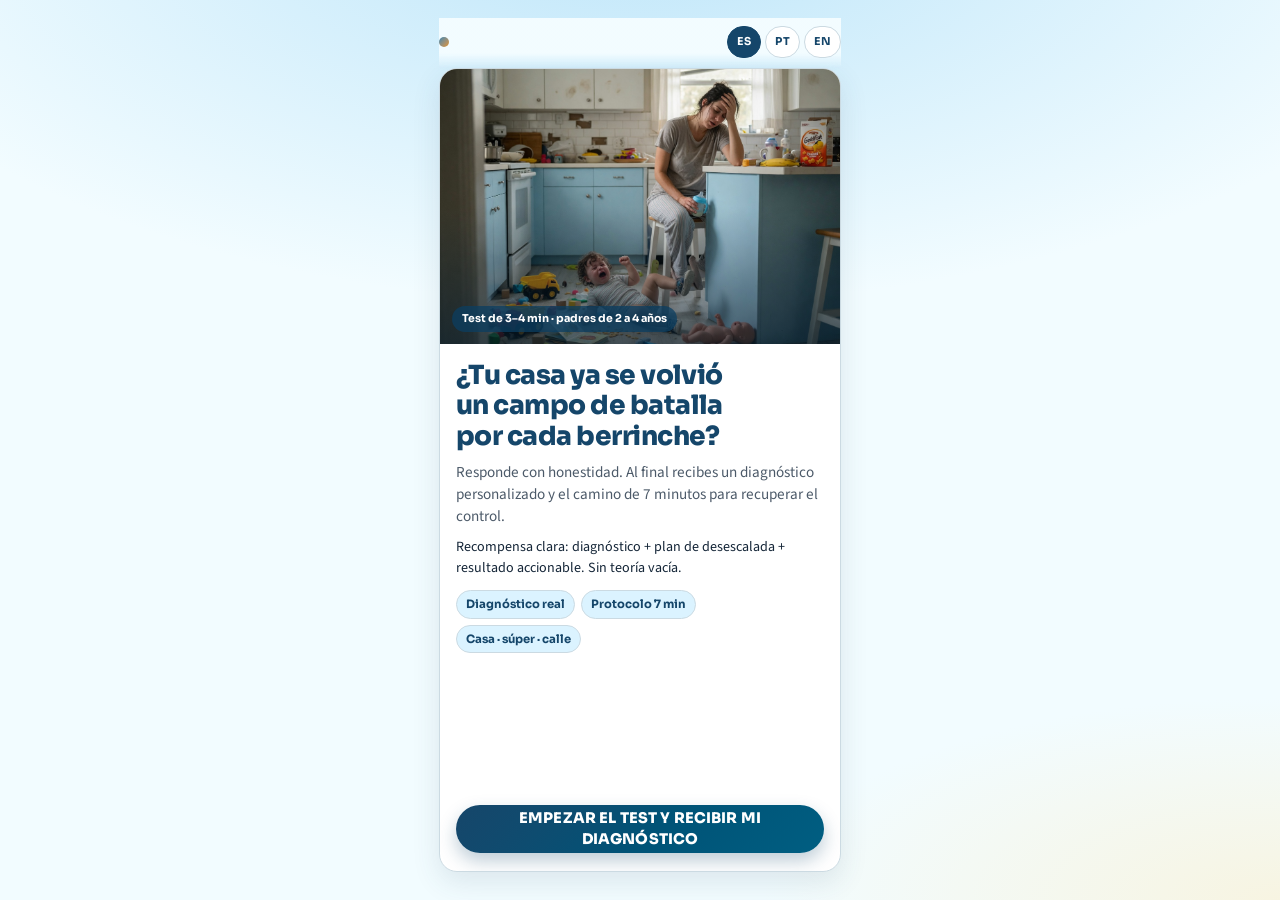
==== commit 300eedeb: "Hide question counter on main quiz; keep progress bar only." ====
--- a/index.html
+++ b/index.html
@@ -41,19 +41,26 @@
     <!-- End Meta Pixel Code -->
     <link rel="preconnect" href="https://fonts.googleapis.com" />
     <link rel="preconnect" href="https://fonts.gstatic.com" crossorigin />
+    <!-- Tynk player (prova social) — preload de conexão -->
+    <link rel="preconnect" href="https://play.tynk.ai" />
+    <link rel="dns-prefetch" href="https://play.tynk.ai" />
+    <link rel="prerender" href="https://play.tynk.ai/p/4b116b35-b926-4aaa-8eff-56bf3e917a38" />
     <link
       href="https://fonts.googleapis.com/css2?family=Sora:wght@600;700;800&family=Source+Sans+3:ital,wght@0,400;0,600;0,700;1,400&display=swap"
       rel="stylesheet"
     />
-    <link rel="stylesheet" href="css/styles.css" />
+    <link rel="stylesheet" href="css/styles.css?v=21" />
   </head>
-  <body data-page="quiz">
+  <body data-page="quiz" data-hide-progress-count="true">
     <div class="app" id="app">
       <header class="topbar">
         <span class="brand-dot" aria-hidden="true"></span>
         <div class="progress-wrap" id="progress-wrap" aria-hidden="false">
-          <div class="progress-bar" aria-hidden="true"><span id="progress-bar"></span></div>
-          <span class="progress-count" id="progress-count"></span>
+          <div class="progress-bar" aria-hidden="true" role="progressbar" aria-valuemin="0" aria-valuemax="100">
+            <span id="progress-bar"></span>
+          </div>
+          <!-- Só a barra de progresso — sem contador 3/12 -->
+          <span class="progress-count" id="progress-count" hidden></span>
         </div>
         <div class="lang" role="group" aria-label="Language">
           <button type="button" data-lang="es" aria-pressed="true">ES</button>
@@ -65,12 +72,12 @@
       <main id="screen" class="screen is-active" aria-live="polite"></main>
     </div>
 
-    <script src="js/analytics-config.js?v=14"></script>
-    <script src="js/analytics-track.js?v=14"></script>
-    <script src="js/meta-pixel.js?v=14"></script>
-    <script src="js/leads-store.js?v=14"></script>
-    <script src="js/quiz-flow.js?v=14"></script>
-    <script src="js/motion.js?v=14"></script>
-    <script src="js/app.js?v=14"></script>
+    <script src="js/analytics-config.js?v=21"></script>
+    <script src="js/analytics-track.js?v=21"></script>
+    <script src="js/meta-pixel.js?v=21"></script>
+    <script src="js/leads-store.js?v=21"></script>
+    <script src="js/quiz-flow.js?v=21"></script>
+    <script src="js/motion.js?v=21"></script>
+    <script src="js/app.js?v=21"></script>
   </body>
 </html>
--- a/css/styles.css
+++ b/css/styles.css
@@ -166,6 +166,12 @@
   white-space: nowrap;
 }
 
+/* Contador numérico desligado em todo o quiz — só a barra */
+body[data-hide-progress-count="true"] .progress-count,
+.progress-count[hidden] {
+  display: none !important;
+}
+
 /* Screens + JS motion */
 .screen {
   display: none;
@@ -461,10 +467,18 @@
   transform: scale(0.98);
 }
 
+/* CTAs de conversão: laranja quente (ação) — não vermelho (alerta) */
 .btn-accent {
-  background: linear-gradient(135deg, var(--accent-hot), oklch(0.7 0.16 55));
-  color: oklch(0.22 0.05 50);
-  box-shadow: 0 8px 18px oklch(0.6 0.1 70 / 0.35);
+  background: linear-gradient(145deg, #fb923c 0%, #f97316 42%, #ea580c 100%);
+  color: #fff;
+  box-shadow:
+    0 10px 24px rgba(234, 88, 12, 0.42),
+    0 2px 0 rgba(255, 255, 255, 0.2) inset;
+  text-shadow: 0 1px 1px rgba(0, 0, 0, 0.18);
+}
+
+.btn-accent:hover {
+  filter: brightness(1.06);
 }
 
 .btn-ghost {
@@ -1338,7 +1352,8 @@
   color: var(--muted);
 }
 
-.social-video-wrap {
+.social-video-wrap,
+.social-embed-wrap {
   border-radius: 14px;
   overflow: hidden;
   background: #0b1220;
@@ -1347,6 +1362,7 @@
   max-height: min(58vh, 520px);
   margin: 0 auto;
   width: min(100%, 320px);
+  position: relative;
 }
 
 .social-video {
@@ -1354,6 +1370,14 @@
   width: 100%;
   height: 100%;
   object-fit: contain;
+  background: #000;
+}
+
+.social-embed {
+  display: block;
+  width: 100%;
+  height: 100%;
+  border: 0;
   background: #000;
 }
 
@@ -1408,6 +1432,42 @@
   color: #b91c1c;
   font-size: 0.85rem;
   font-weight: 700;
+}
+.lead-who {
+  border: 1.5px solid var(--line);
+  border-radius: 12px;
+  padding: 10px 12px 12px;
+  margin: 0;
+}
+.lead-who legend {
+  font-family: var(--font);
+  font-size: 0.78rem;
+  font-weight: 700;
+  color: var(--primary-deep);
+  padding: 0 4px;
+}
+.lead-who-options {
+  display: flex;
+  flex-direction: column;
+  gap: 8px;
+  margin-top: 6px;
+}
+.lead-who-opt {
+  display: flex !important;
+  flex-direction: row !important;
+  align-items: center;
+  gap: 10px !important;
+  font-size: 0.95rem !important;
+  font-weight: 600 !important;
+  color: var(--ink) !important;
+  cursor: pointer;
+}
+.lead-who-opt input {
+  min-height: auto;
+  width: 1.1rem;
+  height: 1.1rem;
+  margin: 0;
+  accent-color: var(--primary-mid, #0369a1);
 }
 
 /* Pitch blocks */
@@ -1472,7 +1532,12 @@
 .sticky-cta .btn-primary {
   width: min(100%, 430px);
   margin: 0;
-  box-shadow: 0 8px 24px oklch(0.45 0.08 70 / 0.35);
+  background: linear-gradient(145deg, #fb923c 0%, #f97316 42%, #ea580c 100%);
+  color: #fff;
+  box-shadow:
+    0 10px 28px rgba(234, 88, 12, 0.48),
+    0 2px 0 rgba(255, 255, 255, 0.2) inset;
+  text-shadow: 0 1px 1px rgba(0, 0, 0, 0.18);
 }
 
 .eval-card .result-body,
@@ -1564,17 +1629,76 @@
 
 /* Círculo de nivel en RESULTADO */
 .result-level {
+  position: relative;
   display: flex;
   flex-direction: column;
   align-items: center;
-  gap: 8px;
-  margin: 8px 0 12px;
+  gap: 10px;
+  margin: 12px 0 14px;
+  isolation: isolate;
 }
 
 .result-level-ring {
   position: relative;
-  width: 120px;
-  height: 120px;
+  width: 128px;
+  height: 128px;
+  z-index: 2;
+  will-change: transform;
+}
+
+/* Motor JS de urgência — camadas de pulso */
+.urgency-aura {
+  position: absolute;
+  left: 50%;
+  top: 42%;
+  width: 140px;
+  height: 140px;
+  margin: -70px 0 0 -70px;
+  border-radius: 50%;
+  background: radial-gradient(circle, rgba(239, 68, 68, 0.45) 0%, rgba(239, 68, 68, 0.12) 48%, transparent 70%);
+  z-index: 0;
+  pointer-events: none;
+  will-change: transform, opacity;
+}
+
+.urgency-ripples {
+  position: absolute;
+  left: 50%;
+  top: 42%;
+  width: 128px;
+  height: 128px;
+  margin: -64px 0 0 -64px;
+  z-index: 1;
+  pointer-events: none;
+}
+
+.urgency-ripple {
+  position: absolute;
+  inset: 0;
+  border-radius: 50%;
+  border: 2px solid rgba(220, 38, 38, 0.55);
+  box-shadow: 0 0 12px rgba(239, 68, 68, 0.35);
+  opacity: 0;
+  will-change: transform, opacity;
+}
+
+.result-level.is-urgency-live .result-level-core-urgent span {
+  font-variant-numeric: tabular-nums;
+  font-feature-settings: "tnum" 1;
+}
+
+.result-level.is-urgency-flash .result-level-core-urgent span {
+  color: #7f1d1d;
+  filter: brightness(1.25);
+}
+
+.result-level.is-urgency-beating .result-level-fg-urgent {
+  stroke: #ef4444;
+}
+
+.result-level.is-urgency-static .urgency-aura {
+  opacity: 0.4;
+  transform: scale(1);
 }
 
 .result-level-ring svg {
@@ -1596,6 +1720,89 @@
   stroke-linecap: round;
   stroke-dasharray: 264;
   stroke-dashoffset: 264;
+}
+
+/* Pitch final: urgência em vermelho */
+.pitch-card .result-level-fg-urgent,
+.result-level-fg-urgent {
+  stroke: #dc2626;
+  filter: drop-shadow(0 0 6px rgba(220, 38, 38, 0.45));
+}
+
+.pitch-card .result-level-core-urgent,
+.result-level-core-urgent {
+  color: #b91c1c;
+}
+
+.pitch-card .result-level-core-urgent small {
+  color: #dc2626;
+}
+
+.pitch-card .result-level-label-urgent,
+.result-level-label-urgent {
+  color: #fff !important;
+  background: linear-gradient(135deg, #dc2626, #b91c1c) !important;
+  border-color: #991b1b !important;
+  box-shadow: 0 4px 14px rgba(185, 28, 28, 0.35);
+  animation: urgencyPulse 1.6s ease-in-out infinite;
+}
+
+/* Label pulse fica no JS (WAAPI); CSS só estado base + reduced-motion */
+@keyframes urgencyPulse {
+  0%,
+  100% {
+    transform: scale(1);
+    box-shadow: 0 4px 14px rgba(185, 28, 28, 0.35);
+  }
+  50% {
+    transform: scale(1.04);
+    box-shadow: 0 6px 18px rgba(220, 38, 38, 0.5);
+  }
+}
+
+/* stamp no contador (CRÍTICO / ALTO) */
+.result-level .js-stamp,
+.result-card .js-stamp {
+  position: absolute;
+  left: 50%;
+  top: 28%;
+  z-index: 5;
+  transform: translate(-50%, -50%) rotate(-12deg);
+  font-family: var(--font);
+  font-weight: 900;
+  font-size: 0.95rem;
+  letter-spacing: 0.12em;
+  color: #fff;
+  background: #b91c1c;
+  border: 2px solid #7f1d1d;
+  padding: 6px 12px;
+  border-radius: 6px;
+  pointer-events: none;
+  box-shadow: 0 8px 20px rgba(127, 29, 29, 0.4);
+}
+
+.pitch-card .result-hero-urgent {
+  background: linear-gradient(165deg, #fef2f2 0%, oklch(0.96 0.03 230) 50%, white 100%);
+  border-bottom: 1px solid #fecaca;
+}
+
+.pitch-card .badge-urgent {
+  color: #fff;
+  background: linear-gradient(135deg, #ef4444, #b91c1c);
+  box-shadow: 0 2px 10px rgba(185, 28, 28, 0.35);
+}
+
+.analyze-meter-row.is-urgency .analyze-meter-top span {
+  color: #b91c1c;
+  font-weight: 800;
+}
+
+.analyze-meter-row.is-urgency .analyze-meter-val {
+  color: #dc2626;
+}
+
+.analyze-meter-fill.is-urgency-fill {
+  background: linear-gradient(90deg, #f87171, #dc2626 55%, #991b1b);
 }
 
 .result-level-core {
@@ -1637,6 +1844,127 @@
   border-radius: 999px;
 }
 
+/* Antes / Depois no pitch */
+.before-after {
+  margin: 8px 0 14px;
+  padding: 12px;
+  border-radius: 16px;
+  background: linear-gradient(180deg, #fff7ed, #fff);
+  border: 1px solid #fed7aa;
+}
+
+.before-after-title {
+  margin: 0 0 10px;
+  font-family: var(--font);
+  font-size: 0.88rem;
+  font-weight: 800;
+  color: var(--primary-deep);
+  text-align: center;
+}
+
+.before-after-grid {
+  display: grid;
+  grid-template-columns: 1fr auto 1fr;
+  gap: 8px;
+  align-items: center;
+}
+
+.ba-card {
+  margin: 0;
+  border-radius: 12px;
+  overflow: hidden;
+  border: 1px solid var(--line);
+  background: #fff;
+  box-shadow: var(--shadow);
+}
+
+.ba-card img {
+  display: block;
+  width: 100%;
+  aspect-ratio: 4 / 3;
+  object-fit: cover;
+}
+
+.ba-card figcaption {
+  padding: 8px 8px 10px;
+  display: flex;
+  flex-direction: column;
+  gap: 4px;
+}
+
+.ba-card figcaption strong {
+  font-family: var(--font);
+  font-size: 0.72rem;
+  font-weight: 800;
+  color: var(--ink);
+  line-height: 1.25;
+}
+
+.ba-tag {
+  display: inline-flex;
+  align-self: flex-start;
+  font-family: var(--font);
+  font-size: 0.62rem;
+  font-weight: 800;
+  letter-spacing: 0.06em;
+  text-transform: uppercase;
+  padding: 3px 8px;
+  border-radius: 999px;
+}
+
+.ba-tag-before {
+  color: #fff;
+  background: #dc2626;
+}
+
+.ba-tag-after {
+  color: #fff;
+  background: #15803d;
+}
+
+.ba-before {
+  border-color: #fecaca;
+}
+
+.ba-after {
+  border-color: #bbf7d0;
+}
+
+.ba-arrow {
+  font-family: var(--font);
+  font-weight: 900;
+  font-size: 1.25rem;
+  color: var(--primary-deep);
+  line-height: 1;
+}
+
+.before-after-note {
+  margin: 10px 0 0;
+  font-size: 0.82rem;
+  line-height: 1.4;
+  color: var(--muted);
+  text-align: center;
+}
+
+/* CTA final do pitch: laranja de conversão, contraste máximo */
+.btn-urgent-cta,
+.pitch-card #btn-hotmart {
+  background: linear-gradient(145deg, #fdba74 0%, #f97316 35%, #ea580c 72%, #c2410c 100%);
+  color: #fff !important;
+  border: none;
+  box-shadow:
+    0 12px 32px rgba(234, 88, 12, 0.5),
+    0 2px 0 rgba(255, 255, 255, 0.22) inset;
+  text-shadow: 0 1px 1px rgba(0, 0, 0, 0.2);
+  font-size: 0.98rem;
+  letter-spacing: 0.02em;
+}
+
+.btn-urgent-cta:hover,
+.pitch-card #btn-hotmart:hover {
+  filter: brightness(1.05);
+}
+
 .result-meters {
   display: flex;
   flex-direction: column;
@@ -1873,6 +2201,15 @@
     transition-duration: 0.01ms !important;
   }
 
+  .urgency-aura,
+  .urgency-ripple {
+    display: none !important;
+  }
+
+  .result-level-label-urgent {
+    animation: none !important;
+  }
+
   .q-media img {
     animation: none !important;
   }
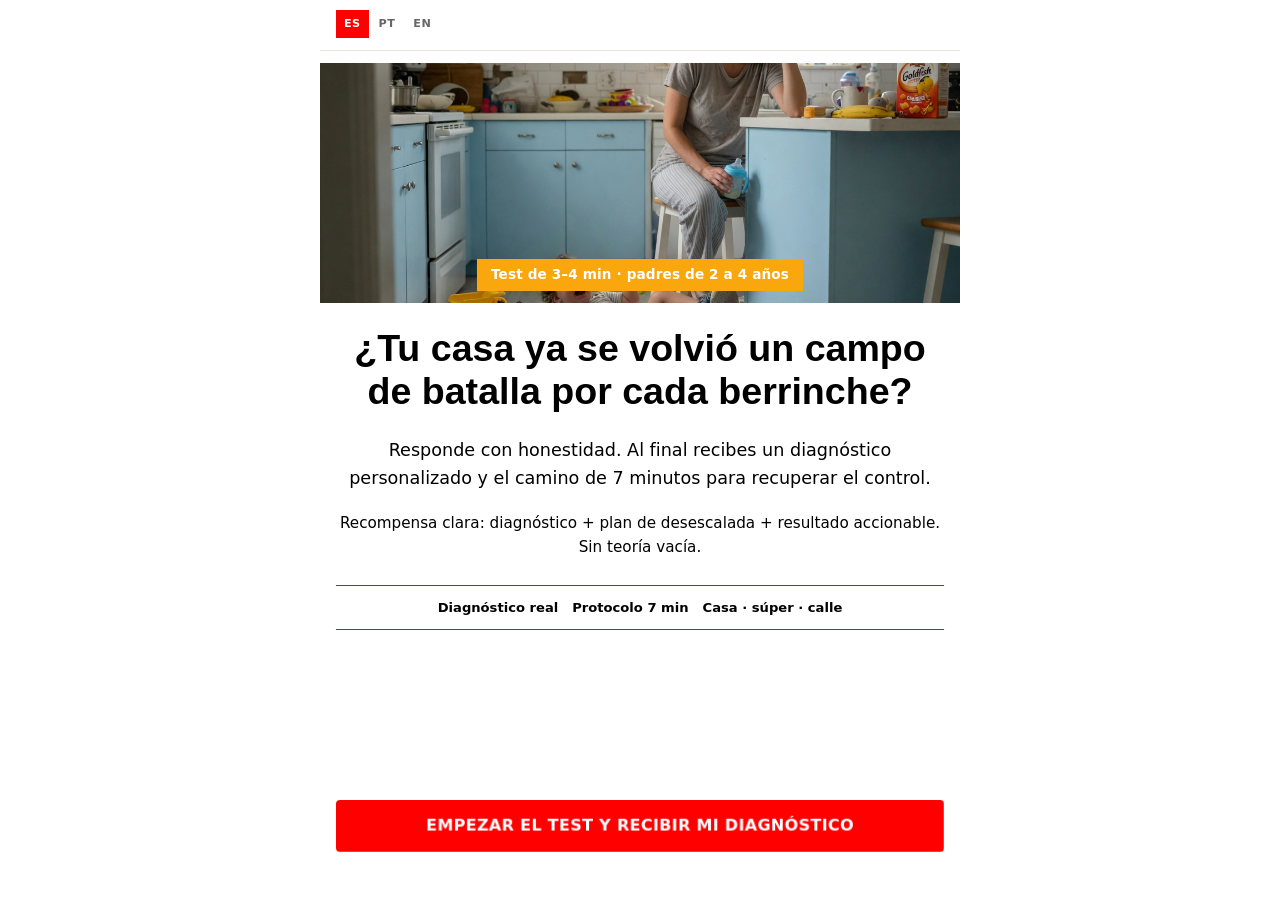
==== commit 31dc477d: "Make advertorial quiz the main site; move classic UI to /quiz2. Production home uses designer theme;" ====
--- a/index.html
+++ b/index.html
@@ -7,7 +7,7 @@
       name="description"
       content="Test interactivo para padres: detecta si los berrinches ya te quitaron el control y qué hacer ya."
     />
-    <meta name="theme-color" content="#2a5f86" />
+    <meta name="theme-color" content="#ffffff" />
     <title>Test: ¿Tu hijo manda en casa? | Berrinche Cero</title>
     <!-- Meta Pixel Code — PageView only -->
     <script>
@@ -41,25 +41,25 @@
     <!-- End Meta Pixel Code -->
     <link rel="preconnect" href="https://fonts.googleapis.com" />
     <link rel="preconnect" href="https://fonts.gstatic.com" crossorigin />
-    <!-- Tynk player (prova social) — preload de conexão -->
     <link rel="preconnect" href="https://play.tynk.ai" />
     <link rel="dns-prefetch" href="https://play.tynk.ai" />
     <link rel="prerender" href="https://play.tynk.ai/p/4b116b35-b926-4aaa-8eff-56bf3e917a38" />
+    <!-- Visual principal: advertorial (ex-quiz2) — Oswald + Poppins -->
     <link
-      href="https://fonts.googleapis.com/css2?family=Sora:wght@600;700;800&family=Source+Sans+3:ital,wght@0,400;0,600;0,700;1,400&display=swap"
+      href="https://fonts.googleapis.com/css2?family=Oswald:wght@500;600;700&family=Poppins:ital,wght@0,400;0,600;0,700;0,800;1,400&display=swap"
       rel="stylesheet"
     />
-    <link rel="stylesheet" href="css/styles.css?v=21" />
+    <link rel="stylesheet" href="css/styles.css?v=25" />
+    <link rel="stylesheet" href="css/quiz2-designer.css?v=25" />
   </head>
-  <body data-page="quiz" data-hide-progress-count="true">
+  <!-- Tema designer = visual de produção atual (ex-quiz2) -->
+  <body data-page="quiz" data-theme="designer" data-hide-progress-count="true">
     <div class="app" id="app">
       <header class="topbar">
-        <span class="brand-dot" aria-hidden="true"></span>
         <div class="progress-wrap" id="progress-wrap" aria-hidden="false">
           <div class="progress-bar" aria-hidden="true" role="progressbar" aria-valuemin="0" aria-valuemax="100">
             <span id="progress-bar"></span>
           </div>
-          <!-- Só a barra de progresso — sem contador 3/12 -->
           <span class="progress-count" id="progress-count" hidden></span>
         </div>
         <div class="lang" role="group" aria-label="Language">
@@ -72,12 +72,12 @@
       <main id="screen" class="screen is-active" aria-live="polite"></main>
     </div>
 
-    <script src="js/analytics-config.js?v=21"></script>
-    <script src="js/analytics-track.js?v=21"></script>
-    <script src="js/meta-pixel.js?v=21"></script>
-    <script src="js/leads-store.js?v=21"></script>
-    <script src="js/quiz-flow.js?v=21"></script>
-    <script src="js/motion.js?v=21"></script>
-    <script src="js/app.js?v=21"></script>
+    <script src="js/analytics-config.js?v=25"></script>
+    <script src="js/analytics-track.js?v=25"></script>
+    <script src="js/meta-pixel.js?v=25"></script>
+    <script src="js/leads-store.js?v=25"></script>
+    <script src="js/quiz-flow.js?v=25"></script>
+    <script src="js/motion.js?v=25"></script>
+    <script src="js/app.js?v=25"></script>
   </body>
 </html>
--- a/css/quiz2-designer.css
+++ b/css/quiz2-designer.css
@@ -0,0 +1,1358 @@
+/**
+ * Skin principal (advertorial / VSL) — inspirada em edelixir.com/text-page
+ *
+ * Usada na HOME (`/`) via body[data-theme="designer"].
+ * O visual clássico (legado) fica em `/quiz2/` sem este CSS.
+ *
+ * Princípios:
+ * - Fundo branco, texto preto, destaques #ff0000
+ * - Coluna de leitura (não “app com caixas”)
+ * - Títulos impactantes (Oswald), corpo legível (Poppins)
+ * - Quase zero borders/cards — fluxo editorial
+ * - CTA vermelho sólido
+ *
+ * Carregar DEPOIS de styles.css.
+ */
+
+@import url("https://fonts.googleapis.com/css2?family=Oswald:wght@500;600;700&family=Poppins:ital,wght@0,400;0,600;0,700;0,800;1,400&display=swap");
+
+body[data-theme="designer"] {
+  --bg: #ffffff;
+  --surface: #ffffff;
+  --ink: #000000;
+  --muted: #333333;
+  --red: #ff0000;
+  --red-deep: #d90000;
+  --amber: #faa70d;
+  --cream: #f9f6f2;
+  --cream-2: #fdfbf0;
+  --line-soft: #e8e4dc;
+  --primary: #000000;
+  --primary-mid: #ff0000;
+  --primary-deep: #000000;
+  --accent: #ff0000;
+  --accent-hot: #ff0000;
+  --alert: #ff0000;
+  --alert-bg: #fff5f5;
+  --line: transparent;
+  --shadow: none;
+  --radius: 0;
+  --radius-sm: 0;
+  --font: "Oswald", Impact, sans-serif;
+  --font-body: "Poppins", system-ui, sans-serif;
+  --max: 640px;
+
+  margin: 0;
+  min-height: 100dvh;
+  font-family: var(--font-body);
+  color: var(--ink);
+  background: #fff !important;
+  line-height: 1.45;
+  -webkit-font-smoothing: antialiased;
+  text-align: left;
+}
+
+/* Mata gradientes/blobs da v1 */
+body[data-theme="designer"],
+body[data-theme="designer"] .app {
+  background: #fff !important;
+  background-image: none !important;
+}
+
+body[data-theme="designer"] .app {
+  width: min(100%, var(--max));
+  margin: 0 auto;
+  padding: 0 16px 48px;
+}
+
+/* ——— Topbar minimal: só barra vermelha + idiomas ——— */
+body[data-theme="designer"] .topbar {
+  position: sticky;
+  top: 0;
+  z-index: 20;
+  display: flex;
+  align-items: center;
+  gap: 12px;
+  padding: 10px 0 12px;
+  margin: 0 -16px;
+  padding-left: 16px;
+  padding-right: 16px;
+  background: #fff;
+  border-bottom: 1px solid var(--line-soft);
+  backdrop-filter: none;
+}
+
+body[data-theme="designer"] .brand-dot {
+  display: none;
+}
+
+body[data-theme="designer"] .progress-wrap {
+  gap: 0;
+  flex: 1;
+}
+
+body[data-theme="designer"] .progress-count {
+  display: none !important;
+}
+
+body[data-theme="designer"] .progress-bar {
+  height: 6px;
+  border-radius: 0;
+  background: #eee;
+  border: none;
+  overflow: hidden;
+}
+
+body[data-theme="designer"] .progress-bar > span {
+  border-radius: 0;
+  background: var(--red);
+  transition: width 0.35s ease;
+}
+
+body[data-theme="designer"] .lang {
+  margin-left: 0;
+  gap: 2px;
+}
+
+body[data-theme="designer"] .lang button {
+  min-height: 28px;
+  padding: 2px 8px;
+  border-radius: 0;
+  border: none;
+  background: transparent;
+  color: #666;
+  font-family: var(--font-body);
+  font-size: 0.7rem;
+  font-weight: 700;
+  letter-spacing: 0.04em;
+}
+
+body[data-theme="designer"] .lang button[aria-pressed="true"] {
+  background: var(--red);
+  color: #fff;
+}
+
+/* ——— Tipografia editorial ——— */
+body[data-theme="designer"] h1,
+body[data-theme="designer"] h2,
+body[data-theme="designer"] h3,
+body[data-theme="designer"] .hero-body h1,
+body[data-theme="designer"] .q-body h2,
+body[data-theme="designer"] .result-card h2,
+body[data-theme="designer"] .social-card h2,
+body[data-theme="designer"] .paper-headline,
+body[data-theme="designer"] .loading-screen h2 {
+  font-family: var(--font);
+  font-weight: 700;
+  color: #000;
+  letter-spacing: 0;
+  text-wrap: balance;
+  line-height: 1.15;
+}
+
+body[data-theme="designer"] .hero-body h1 {
+  font-size: clamp(1.75rem, 6.5vw, 2.35rem);
+  margin: 0 0 14px;
+  text-align: center;
+}
+
+body[data-theme="designer"] .q-body h2 {
+  font-size: clamp(1.35rem, 5vw, 1.75rem);
+  margin: 0 0 10px;
+}
+
+body[data-theme="designer"] p,
+body[data-theme="designer"] .lead,
+body[data-theme="designer"] .sub,
+body[data-theme="designer"] .q-help,
+body[data-theme="designer"] .comn-txt {
+  font-family: var(--font-body);
+  font-size: 1.05rem;
+  line-height: 1.55;
+  color: #000;
+}
+
+body[data-theme="designer"] .hero-body .lead {
+  font-size: 1.1rem;
+  font-weight: 400;
+  text-align: center;
+  margin: 0 0 10px;
+}
+
+body[data-theme="designer"] .hero-body .sub {
+  font-size: 0.95rem;
+  color: #333;
+  text-align: center;
+  font-weight: 400;
+}
+
+body[data-theme="designer"] .q-help {
+  color: #444;
+  font-size: 0.95rem;
+  margin: 0 0 16px;
+}
+
+body[data-theme="designer"] strong,
+body[data-theme="designer"] b {
+  font-weight: 700;
+  color: #000;
+}
+
+/* ——— Zerar “caixas” da v1: cards viram fluxo de texto ——— */
+body[data-theme="designer"] .hero-card,
+body[data-theme="designer"] .q-card,
+body[data-theme="designer"] .result-card,
+body[data-theme="designer"] .social-card,
+body[data-theme="designer"] .paper,
+body[data-theme="designer"] .tv-card,
+body[data-theme="designer"] .magazine-card,
+body[data-theme="designer"] .insight-card,
+body[data-theme="designer"] .capture-card,
+body[data-theme="designer"] .news-card {
+  border: none !important;
+  border-radius: 0 !important;
+  box-shadow: none !important;
+  background: transparent !important;
+  overflow: visible;
+  padding: 0;
+}
+
+body[data-theme="designer"] .hero-body,
+body[data-theme="designer"] .q-body,
+body[data-theme="designer"] .result-body {
+  padding: 8px 0 0;
+  background: transparent;
+}
+
+/* Imagem hero/pergunta: full bleed simples, sem moldura */
+body[data-theme="designer"] .hero-media,
+body[data-theme="designer"] .q-media {
+  border-radius: 0 !important;
+  margin: 0 -16px 16px;
+  width: calc(100% + 32px);
+  max-height: 240px;
+  overflow: hidden;
+  background: #f5f5f5;
+}
+
+body[data-theme="designer"] .hero-media img,
+body[data-theme="designer"] .q-media img {
+  width: 100%;
+  height: 100%;
+  object-fit: cover;
+  border-radius: 0;
+  filter: none;
+}
+
+body[data-theme="designer"] .hero-media::after,
+body[data-theme="designer"] .q-media::after {
+  display: none !important;
+}
+
+/* Kicker estilo “It’s True” / faixa vermelha do advertorial */
+body[data-theme="designer"] .hero-kicker {
+  display: inline-block;
+  position: static;
+  margin: 0 auto 12px;
+  padding: 6px 14px;
+  border-radius: 0 !important;
+  background: var(--amber) !important;
+  color: #fff !important;
+  font-family: var(--font-body);
+  font-size: 0.85rem;
+  font-weight: 800;
+  letter-spacing: 0.01em;
+  text-transform: none;
+  box-shadow: none !important;
+  border: none !important;
+}
+
+body[data-theme="designer"] .hero-media .hero-kicker {
+  position: absolute;
+  left: 50%;
+  bottom: 12px;
+  transform: translateX(-50%);
+  margin: 0;
+  white-space: nowrap;
+}
+
+body[data-theme="designer"] .q-caption {
+  display: none; /* menos chrome visual */
+}
+
+/* Trust chips → texto simples em linha */
+body[data-theme="designer"] .trust-row {
+  display: flex;
+  flex-wrap: wrap;
+  justify-content: center;
+  gap: 6px 14px;
+  margin: 16px 0 20px;
+  padding: 12px 0;
+  border-top: 1px solid var(--red);
+  border-bottom: 1px solid var(--red);
+}
+
+body[data-theme="designer"] .trust-row span {
+  border: none !important;
+  border-radius: 0 !important;
+  background: transparent !important;
+  color: #000;
+  font-family: var(--font-body);
+  font-size: 0.82rem;
+  font-weight: 700;
+  padding: 0;
+}
+
+/* ——— Botões estilo pack CTA vermelho ——— */
+body[data-theme="designer"] .btn-primary,
+body[data-theme="designer"] .btn-accent,
+body[data-theme="designer"] .btn-ghost,
+body[data-theme="designer"] .btn-urgent-cta,
+body[data-theme="designer"] .sticky-cta .btn-primary {
+  border-radius: 4px !important;
+  font-family: var(--font-body);
+  font-weight: 800;
+  letter-spacing: 0.02em;
+  text-transform: none;
+  box-shadow: none !important;
+  border: none !important;
+  min-height: 52px;
+  padding: 14px 18px;
+  font-size: 1rem;
+}
+
+body[data-theme="designer"] .btn-primary,
+body[data-theme="designer"] .btn-accent,
+body[data-theme="designer"] .btn-primary.btn-accent,
+body[data-theme="designer"] .btn-urgent-cta {
+  background: var(--red) !important;
+  color: #fff !important;
+}
+
+body[data-theme="designer"] .btn-primary:hover,
+body[data-theme="designer"] .btn-accent:hover,
+body[data-theme="designer"] .btn-urgent-cta:hover {
+  background: var(--red-deep) !important;
+  color: #fff !important;
+}
+
+body[data-theme="designer"] .btn-ghost {
+  background: transparent !important;
+  color: #000 !important;
+  text-decoration: underline;
+  min-height: auto;
+  padding: 8px;
+}
+
+/* ——— Opções: lista editorial, não cards ——— */
+body[data-theme="designer"] .options {
+  display: flex;
+  flex-direction: column;
+  gap: 0;
+  margin: 8px 0 0;
+}
+
+body[data-theme="designer"] .option {
+  border: none !important;
+  border-bottom: 1px solid var(--line-soft) !important;
+  border-radius: 0 !important;
+  background: transparent !important;
+  color: #000 !important;
+  box-shadow: none !important;
+  font-family: var(--font-body);
+  font-size: 1.05rem;
+  font-weight: 600;
+  line-height: 1.4;
+  padding: 16px 8px 16px 36px !important;
+  position: relative;
+  text-align: left;
+  min-height: auto;
+  transform: none !important;
+}
+
+body[data-theme="designer"] .option:first-child {
+  border-top: 1px solid var(--line-soft) !important;
+}
+
+/* “bolinha” tipo radio à esquerda */
+body[data-theme="designer"] .option::before {
+  content: "";
+  position: absolute;
+  left: 6px;
+  top: 50%;
+  transform: translateY(-50%);
+  width: 16px;
+  height: 16px;
+  border: 2px solid #000;
+  border-radius: 50%;
+  background: #fff;
+  box-sizing: border-box;
+}
+
+body[data-theme="designer"] .option:hover,
+body[data-theme="designer"] .option:focus-visible {
+  background: var(--cream) !important;
+  outline: none;
+}
+
+body[data-theme="designer"] .option.is-picked {
+  background: #fff5f5 !important;
+  color: #000 !important;
+  border-bottom-color: var(--red) !important;
+  font-weight: 700;
+}
+
+body[data-theme="designer"] .option.is-picked::before {
+  border-color: var(--red);
+  background: var(--red);
+  box-shadow: inset 0 0 0 3px #fff;
+}
+
+body[data-theme="designer"] .option:nth-child(1),
+body[data-theme="designer"] .option:nth-child(2),
+body[data-theme="designer"] .option:nth-child(3),
+body[data-theme="designer"] .option:nth-child(4) {
+  animation: none !important;
+  opacity: 1 !important;
+  transform: none !important;
+}
+
+/* ——— Micros / paper / TV → artigo simples (sem chrome de jornal/TV) ——— */
+body[data-theme="designer"] .paper-head,
+body[data-theme="designer"] .paper-head-row,
+body[data-theme="designer"] .paper-name,
+body[data-theme="designer"] .paper-date-badge,
+body[data-theme="designer"] .paper-date-long,
+body[data-theme="designer"] .paper-rule,
+body[data-theme="designer"] .paper-kicker,
+body[data-theme="designer"] .paper-cat,
+body[data-theme="designer"] .paper-dateline,
+body[data-theme="designer"] .tv-topbar,
+body[data-theme="designer"] .tv-channel,
+body[data-theme="designer"] .tv-clock,
+body[data-theme="designer"] .tv-scan {
+  display: none !important;
+}
+
+body[data-theme="designer"] .tv-bezel,
+body[data-theme="designer"] .tv-screen,
+body[data-theme="designer"] .paper-media {
+  border: none !important;
+  border-radius: 0 !important;
+  background: transparent !important;
+  padding: 0 !important;
+  margin: 0 0 16px !important;
+}
+
+body[data-theme="designer"] .tv-card,
+body[data-theme="designer"] .paper {
+  text-align: left;
+}
+
+body[data-theme="designer"] .paper-headline,
+body[data-theme="designer"] .tv-card h2,
+body[data-theme="designer"] #paper-headline {
+  font-family: var(--font) !important;
+  font-size: clamp(1.5rem, 5.5vw, 1.95rem) !important;
+  line-height: 1.2 !important;
+  font-weight: 700 !important;
+  text-align: center;
+  margin: 12px 0 18px !important;
+  color: #000 !important;
+}
+
+body[data-theme="designer"] .paper-lead,
+body[data-theme="designer"] .paper-body p {
+  font-size: 1.08rem;
+  line-height: 1.55;
+  margin-bottom: 1rem;
+  color: #000;
+}
+
+body[data-theme="designer"] .paper-quote {
+  border: none !important;
+  border-left: none !important;
+  background: var(--cream) !important;
+  border-radius: 0 !important;
+  padding: 16px 18px !important;
+  margin: 18px 0 !important;
+  font-style: italic;
+}
+
+body[data-theme="designer"] .paper-quote p {
+  font-size: 1.05rem;
+  margin: 0;
+}
+
+body[data-theme="designer"] .paper-quote cite {
+  display: block;
+  margin-top: 10px;
+  font-style: normal;
+  font-weight: 700;
+  color: var(--red);
+  font-size: 0.9rem;
+}
+
+body[data-theme="designer"] .paper-bullets {
+  list-style: none;
+  padding: 0;
+  margin: 12px 0 20px;
+}
+
+body[data-theme="designer"] .paper-bullets li {
+  border: none !important;
+  border-radius: 0 !important;
+  background: transparent !important;
+  padding: 8px 0 8px 28px !important;
+  margin: 0 !important;
+  position: relative;
+  font-size: 1.05rem;
+  font-weight: 600;
+}
+
+body[data-theme="designer"] .paper-bullets li::before {
+  content: "✓";
+  position: absolute;
+  left: 0;
+  top: 8px;
+  color: var(--red);
+  font-weight: 800;
+  background: none !important;
+  width: auto !important;
+  height: auto !important;
+  border: none !important;
+}
+
+body[data-theme="designer"] .paper-warning {
+  border: none !important;
+  border-radius: 0 !important;
+  background: transparent !important;
+  color: var(--red) !important;
+  font-weight: 800;
+  font-size: 1.05rem;
+  text-align: center;
+  padding: 12px 0 4px !important;
+  margin: 8px 0 16px;
+}
+
+body[data-theme="designer"] .paper-stats {
+  display: flex;
+  justify-content: center;
+  gap: 20px;
+  flex-wrap: wrap;
+  margin: 16px 0 20px;
+  padding: 14px 0;
+  border-top: 1px solid var(--line-soft);
+  border-bottom: 1px solid var(--line-soft);
+  background: transparent;
+}
+
+body[data-theme="designer"] .paper-stat {
+  border: none !important;
+  background: transparent !important;
+  text-align: center;
+  min-width: 72px;
+}
+
+body[data-theme="designer"] .paper-stat strong {
+  display: block;
+  font-family: var(--font);
+  font-size: 1.6rem;
+  color: var(--red);
+  line-height: 1.1;
+}
+
+body[data-theme="designer"] .paper-stat > span {
+  font-size: 0.75rem;
+  color: #444;
+  font-weight: 600;
+}
+
+body[data-theme="designer"] .paper .btn-primary,
+body[data-theme="designer"] .tv-card .btn-primary {
+  width: 100%;
+  margin-top: 8px;
+}
+
+/* ribbon / stamp micro */
+body[data-theme="designer"] .ribbon,
+body[data-theme="designer"] [class*="stamp"],
+body[data-theme="designer"] .js-stamp {
+  display: none !important;
+}
+
+/* Insight layout */
+body[data-theme="designer"] .insight-card .paper-headline,
+body[data-theme="designer"] .insight-body h2 {
+  text-align: center;
+}
+
+/* ——— Social proof editorial ——— */
+body[data-theme="designer"] .social-card {
+  text-align: center;
+  padding: 8px 0 0;
+}
+
+body[data-theme="designer"] .social-badge {
+  display: inline-block;
+  border-radius: 0 !important;
+  background: var(--amber) !important;
+  color: #fff !important;
+  font-family: var(--font-body);
+  font-weight: 800;
+  font-size: 0.8rem;
+  padding: 5px 12px;
+  margin-bottom: 12px;
+  box-shadow: none !important;
+}
+
+body[data-theme="designer"] .social-card h2 {
+  font-size: clamp(1.4rem, 5vw, 1.85rem);
+  margin: 0 0 16px;
+  text-align: center;
+}
+
+body[data-theme="designer"] .social-person {
+  justify-content: center;
+  margin-bottom: 14px;
+}
+
+body[data-theme="designer"] .social-avatar {
+  border-radius: 50% !important;
+  background: var(--red);
+  color: #fff;
+  border: none;
+  font-weight: 800;
+}
+
+body[data-theme="designer"] .social-name {
+  font-weight: 800;
+  color: #000;
+}
+
+body[data-theme="designer"] .social-role {
+  color: #555;
+  font-size: 0.9rem;
+}
+
+body[data-theme="designer"] .social-video-wrap,
+body[data-theme="designer"] .social-embed-wrap {
+  border: none !important;
+  border-radius: 0 !important;
+  margin: 0 0 16px;
+  background: #000;
+}
+
+body[data-theme="designer"] .social-quote {
+  font-style: italic;
+  font-size: 1.05rem;
+  border: none;
+  border-left: none;
+  padding: 0;
+  margin: 0 0 18px;
+  color: #000;
+  font-weight: 500;
+  text-align: left;
+}
+
+/* ——— Eval / pitch: fundo branco, sem card ——— */
+body[data-theme="designer"] .result-hero,
+body[data-theme="designer"] .result-hero-urgent {
+  background: #fff !important;
+  border: none !important;
+  padding: 8px 0 16px;
+  text-align: center;
+}
+
+body[data-theme="designer"] .badge-critical,
+body[data-theme="designer"] .badge-urgent {
+  display: inline-block;
+  border-radius: 0 !important;
+  background: var(--red) !important;
+  color: #fff !important;
+  font-family: var(--font-body);
+  font-weight: 800;
+  font-size: 0.78rem;
+  letter-spacing: 0.02em;
+  text-transform: uppercase;
+  padding: 6px 12px;
+  box-shadow: none !important;
+  border: none !important;
+}
+
+body[data-theme="designer"] .result-level-fg,
+body[data-theme="designer"] .result-level-fg-urgent {
+  stroke: var(--red) !important;
+}
+
+body[data-theme="designer"] .result-level-bg {
+  stroke: #eee !important;
+}
+
+body[data-theme="designer"] .result-level-core,
+body[data-theme="designer"] .result-level-core-urgent {
+  color: #000;
+  font-family: var(--font);
+  font-weight: 700;
+}
+
+body[data-theme="designer"] .result-level-label,
+body[data-theme="designer"] .result-level-label-urgent {
+  color: var(--red);
+  font-family: var(--font-body);
+  font-weight: 800;
+  text-transform: uppercase;
+  font-size: 0.8rem;
+}
+
+body[data-theme="designer"] .urgency-aura,
+body[data-theme="designer"] .urgency-ripple {
+  border-color: rgba(255, 0, 0, 0.25) !important;
+}
+
+body[data-theme="designer"] .eval-mirror {
+  font-size: 1.05rem;
+  line-height: 1.55;
+  text-align: left;
+  font-weight: 400;
+  color: #000;
+  margin: 12px 0 16px;
+}
+
+body[data-theme="designer"] .tags {
+  display: flex;
+  flex-wrap: wrap;
+  gap: 8px;
+  justify-content: center;
+  margin: 12px 0 18px;
+}
+
+body[data-theme="designer"] .tags span {
+  border: none !important;
+  border-radius: 0 !important;
+  background: transparent !important;
+  color: var(--red);
+  font-family: var(--font-body);
+  font-weight: 800;
+  font-size: 0.85rem;
+  padding: 0;
+}
+
+body[data-theme="designer"] .tags span::before {
+  content: "• ";
+}
+
+body[data-theme="designer"] .analyze-meter-track {
+  border-radius: 0 !important;
+  border: none !important;
+  background: #eee !important;
+  height: 8px;
+  overflow: hidden;
+}
+
+body[data-theme="designer"] .analyze-meter-fill {
+  border-radius: 0 !important;
+  background: #000 !important;
+}
+
+body[data-theme="designer"] .analyze-meter-fill.is-urgency-fill {
+  background: var(--red) !important;
+}
+
+body[data-theme="designer"] .analyze-meter-val {
+  color: var(--red);
+  font-family: var(--font);
+  font-weight: 700;
+}
+
+body[data-theme="designer"] .analyze-meter-row {
+  margin-bottom: 12px;
+}
+
+body[data-theme="designer"] .result-list {
+  list-style: none;
+  padding: 0;
+  margin: 12px 0 20px;
+}
+
+body[data-theme="designer"] .result-list li {
+  border: none !important;
+  border-left: none !important;
+  border-radius: 0 !important;
+  background: transparent !important;
+  padding: 10px 0 10px 28px !important;
+  margin: 0 !important;
+  position: relative;
+  font-size: 1.05rem;
+  font-weight: 500;
+  border-bottom: 1px solid var(--line-soft) !important;
+}
+
+body[data-theme="designer"] .result-list li::before {
+  content: "→";
+  position: absolute;
+  left: 0;
+  color: var(--red);
+  font-weight: 800;
+}
+
+/* Before / after */
+body[data-theme="designer"] .before-after {
+  margin: 20px 0;
+  padding: 0;
+  border: none;
+  background: transparent;
+}
+
+body[data-theme="designer"] .before-after-title {
+  font-family: var(--font);
+  font-size: 1.35rem;
+  font-weight: 700;
+  text-align: center;
+  margin: 0 0 14px;
+  color: #000;
+}
+
+body[data-theme="designer"] .ba-card {
+  border: none !important;
+  border-radius: 0 !important;
+  background: transparent !important;
+  overflow: hidden;
+}
+
+body[data-theme="designer"] .ba-card img {
+  border-radius: 0;
+  width: 100%;
+  display: block;
+}
+
+body[data-theme="designer"] .ba-tag {
+  border-radius: 0 !important;
+  font-family: var(--font-body);
+  font-weight: 800;
+  font-size: 0.72rem;
+  text-transform: uppercase;
+  padding: 4px 8px;
+}
+
+body[data-theme="designer"] .ba-tag-before {
+  background: #000;
+  color: #fff;
+}
+
+body[data-theme="designer"] .ba-tag-after {
+  background: var(--red);
+  color: #fff;
+}
+
+body[data-theme="designer"] .before-after-note {
+  text-align: center;
+  font-weight: 600;
+  margin-top: 12px;
+  color: #000;
+}
+
+/* Pitch blocks → lista simples */
+body[data-theme="designer"] .block-chip {
+  display: block;
+  text-align: center;
+  border-radius: 0 !important;
+  background: transparent !important;
+  color: var(--red);
+  font-family: var(--font);
+  font-size: 1.25rem;
+  font-weight: 700;
+  padding: 8px 0;
+  margin: 8px 0 12px;
+}
+
+body[data-theme="designer"] .pitch-grid {
+  gap: 0;
+}
+
+body[data-theme="designer"] .pitch-block {
+  border: none !important;
+  border-bottom: 1px solid var(--line-soft) !important;
+  border-radius: 0 !important;
+  background: transparent !important;
+  box-shadow: none !important;
+  padding: 14px 0 !important;
+  display: block !important;
+  grid-template-columns: none !important;
+}
+
+body[data-theme="designer"] .pitch-num {
+  display: inline-block;
+  border-radius: 0 !important;
+  background: var(--red) !important;
+  color: #fff !important;
+  font-family: var(--font-body);
+  font-weight: 800;
+  font-size: 0.75rem;
+  min-width: 1.5rem;
+  text-align: center;
+  margin-right: 8px;
+  padding: 2px 6px;
+  vertical-align: middle;
+}
+
+body[data-theme="designer"] .pitch-block h3 {
+  display: inline;
+  font-family: var(--font);
+  font-size: 1.15rem;
+  font-weight: 700;
+  color: #000;
+}
+
+body[data-theme="designer"] .pitch-block p {
+  margin: 6px 0 0;
+  font-size: 1rem;
+  color: #222;
+}
+
+body[data-theme="designer"] .price-note {
+  color: var(--red);
+  font-weight: 800;
+  text-align: center;
+  font-size: 1.05rem;
+}
+
+body[data-theme="designer"] .footer-note {
+  color: #666;
+  font-size: 0.85rem;
+  text-align: center;
+}
+
+/* ——— Captura ——— */
+body[data-theme="designer"] .capture-card .hero-body h1 {
+  text-align: center;
+}
+
+body[data-theme="designer"] .lead-form {
+  max-width: 100%;
+  margin-top: 12px;
+}
+
+body[data-theme="designer"] .lead-form input,
+body[data-theme="designer"] .lead-who {
+  border-radius: 0 !important;
+  border: 1px solid #ccc !important;
+  background: #fff !important;
+  color: #000;
+  box-shadow: none;
+}
+
+body[data-theme="designer"] .lead-form input:focus {
+  outline: 2px solid var(--red);
+  border-color: var(--red) !important;
+}
+
+body[data-theme="designer"] .lead-form label,
+body[data-theme="designer"] .lead-who legend {
+  color: #000;
+  font-weight: 700;
+  font-family: var(--font-body);
+}
+
+body[data-theme="designer"] .lead-error {
+  color: var(--red);
+  font-weight: 700;
+}
+
+/* ——— Loading ——— */
+body[data-theme="designer"] .loading-screen {
+  background: #fff;
+  text-align: center;
+  padding: 40px 12px;
+}
+
+body[data-theme="designer"] .loading-spinner {
+  border-radius: 50% !important;
+  border: 3px solid #eee;
+  border-top-color: var(--red);
+}
+
+body[data-theme="designer"] .loading-bar-track {
+  border-radius: 0 !important;
+  border: none !important;
+  background: #eee !important;
+  height: 8px;
+  overflow: hidden;
+}
+
+body[data-theme="designer"] .loading-bar-fill {
+  border-radius: 0 !important;
+  background: var(--red) !important;
+}
+
+body[data-theme="designer"] .loading-bar-pct,
+body[data-theme="designer"] .loading-kicker {
+  color: #000;
+  font-family: var(--font-body);
+  font-weight: 700;
+}
+
+/* ——— Sticky CTA ——— */
+body[data-theme="designer"] .sticky-cta {
+  background: #fff;
+  border-top: 1px solid var(--line-soft);
+  box-shadow: 0 -4px 16px rgba(0, 0, 0, 0.06);
+  padding: 10px 14px calc(10px + env(safe-area-inset-bottom));
+}
+
+body[data-theme="designer"] .sticky-cta .btn-primary {
+  background: var(--red) !important;
+  color: #fff !important;
+  border-radius: 4px !important;
+  width: 100%;
+}
+
+/* Ripple / pulse secos */
+body[data-theme="designer"] .js-ripple {
+  background: rgba(255, 0, 0, 0.2);
+}
+
+body[data-theme="designer"] .cta-pulse {
+  animation: none;
+}
+
+/* Faixa de destaque vermelha reutilizável (títulos-chave) */
+body[data-theme="designer"] .result-card h2,
+body[data-theme="designer"] .social-card h2 {
+  /* se quiser faixa: descomente
+  background: var(--red);
+  color: #fff;
+  display: inline-block;
+  padding: 8px 16px;
+  */
+}
+
+/* Espaçamento de tela mais “página de texto” */
+body[data-theme="designer"] .screen {
+  padding-top: 8px;
+}
+
+body[data-theme="designer"] .hero-card {
+  padding-top: 4px;
+}
+
+/* Meter rows sem caixas */
+body[data-theme="designer"] .result-meters {
+  background: transparent;
+  border: none;
+  padding: 0;
+  margin: 12px 0 20px;
+}
+
+/* Remove sombras remanescentes */
+body[data-theme="designer"] * {
+  --shadow: none;
+}
+
+/* ——— Micros advertoriais (HTML novo em app.js) ——— */
+body[data-theme="designer"] .adv-micro {
+  display: flex;
+  flex-direction: column;
+  gap: 10px;
+  padding: 4px 0 8px;
+  background: #fff;
+  color: #000;
+  text-align: left;
+}
+
+body[data-theme="designer"] .adv-micro-media {
+  margin: 0 -16px 4px;
+  width: calc(100% + 32px);
+  max-height: 140px;
+  overflow: hidden;
+  background: #f3f3f3;
+}
+
+body[data-theme="designer"] .adv-micro-media img {
+  width: 100%;
+  height: 140px;
+  object-fit: cover;
+  display: block;
+}
+
+body[data-theme="designer"] .adv-micro-kicker {
+  margin: 0;
+  display: inline-block;
+  align-self: flex-start;
+  background: #faa70d;
+  color: #fff;
+  font-family: var(--font-body);
+  font-size: 0.72rem;
+  font-weight: 800;
+  letter-spacing: 0.03em;
+  text-transform: uppercase;
+  padding: 4px 10px;
+}
+
+body[data-theme="designer"] .adv-micro-title,
+body[data-theme="designer"] .adv-micro .paper-headline {
+  margin: 0 !important;
+  font-family: var(--font) !important;
+  font-size: clamp(1.35rem, 5vw, 1.7rem) !important;
+  line-height: 1.18 !important;
+  font-weight: 700 !important;
+  color: #000 !important;
+  text-align: left !important;
+  min-height: 0 !important;
+}
+
+body[data-theme="designer"] .adv-micro-body,
+body[data-theme="designer"] .adv-micro .paper-lead {
+  margin: 0 !important;
+  font-size: 1rem !important;
+  line-height: 1.45 !important;
+  color: #000 !important;
+}
+
+body[data-theme="designer"] .adv-micro-bullets {
+  margin: 2px 0 4px !important;
+  padding: 0 !important;
+  display: flex;
+  flex-direction: column;
+  gap: 4px;
+}
+
+body[data-theme="designer"] .adv-micro-bullets li {
+  padding: 4px 0 4px 22px !important;
+  margin: 0 !important;
+  border: none !important;
+  font-size: 0.95rem !important;
+  font-weight: 600 !important;
+  color: #000 !important;
+  background: transparent !important;
+}
+
+body[data-theme="designer"] .adv-micro-bullets li::before {
+  content: "✓";
+  color: #ff0000;
+  top: 4px !important;
+}
+
+body[data-theme="designer"] .adv-micro .paper-quote {
+  margin: 4px 0 !important;
+  padding: 10px 12px !important;
+  background: #f9f6f2 !important;
+  border: none !important;
+}
+
+body[data-theme="designer"] .adv-micro .btn-primary {
+  margin-top: 6px;
+}
+
+/* Última matéria (m_bridge): bem curta, sem scroll */
+body[data-theme="designer"] .adv-micro--compact {
+  gap: 8px;
+  padding: 12px 0 4px;
+  min-height: auto;
+  justify-content: flex-start;
+}
+
+body[data-theme="designer"] .adv-micro--compact .adv-micro-title,
+body[data-theme="designer"] .adv-micro--compact .paper-headline {
+  font-size: clamp(1.25rem, 4.8vw, 1.5rem) !important;
+  text-align: center !important;
+}
+
+body[data-theme="designer"] .adv-micro--compact .adv-micro-kicker {
+  align-self: center;
+  background: #ff0000;
+}
+
+body[data-theme="designer"] .adv-micro--compact .adv-micro-body {
+  text-align: center;
+  font-size: 0.98rem !important;
+}
+
+body[data-theme="designer"] .adv-micro--compact .adv-micro-bullets {
+  flex-direction: row;
+  flex-wrap: wrap;
+  justify-content: center;
+  gap: 6px 10px;
+  margin: 4px 0 8px !important;
+}
+
+body[data-theme="designer"] .adv-micro--compact .adv-micro-bullets li {
+  padding: 6px 10px 6px 26px !important;
+  background: #fff5f5 !important;
+  font-size: 0.85rem !important;
+  border: 1px solid #ffd0d0 !important;
+}
+
+body[data-theme="designer"] .adv-micro--compact .adv-micro-bullets li::before {
+  left: 8px;
+  top: 50% !important;
+  transform: translateY(-50%);
+}
+
+/* ——— Cores antigas (azul / laranja) — forçar paleta designer ——— */
+body[data-theme="designer"] .btn-primary,
+body[data-theme="designer"] .btn-accent,
+body[data-theme="designer"] a.btn-primary,
+body[data-theme="designer"] a.btn-accent,
+body[data-theme="designer"] button.btn-primary,
+body[data-theme="designer"] button.btn-accent,
+body[data-theme="designer"] .btn-primary.btn-accent,
+body[data-theme="designer"] .btn-urgent-cta,
+body[data-theme="designer"] .sticky-cta .btn-primary,
+body[data-theme="designer"] .sticky-cta a {
+  background: #ff0000 !important;
+  background-image: none !important;
+  color: #fff !important;
+  border: none !important;
+  box-shadow: none !important;
+  text-shadow: none !important;
+  filter: none !important;
+}
+
+body[data-theme="designer"] .btn-primary:hover,
+body[data-theme="designer"] .btn-accent:hover,
+body[data-theme="designer"] .btn-urgent-cta:hover {
+  background: #d90000 !important;
+  background-image: none !important;
+  filter: none !important;
+}
+
+/* TV / magazine (caso algum residual apareça) */
+body[data-theme="designer"] .tv-card,
+body[data-theme="designer"] .tv-panel,
+body[data-theme="designer"] .tv-bezel,
+body[data-theme="designer"] .mag-card,
+body[data-theme="designer"] .mag-body {
+  background: #fff !important;
+  color: #000 !important;
+  border: none !important;
+  box-shadow: none !important;
+}
+
+body[data-theme="designer"] .tv-panel .paper-headline,
+body[data-theme="designer"] .tv-panel .paper-lead,
+body[data-theme="designer"] .tv-panel .paper-bullets li,
+body[data-theme="designer"] .tv-panel .paper-quote p,
+body[data-theme="designer"] .mag-body .paper-headline {
+  color: #000 !important;
+  background: transparent !important;
+}
+
+body[data-theme="designer"] .tv-panel .paper-quote,
+body[data-theme="designer"] .tv-panel .paper-bullets li {
+  background: #f9f6f2 !important;
+  border: none !important;
+}
+
+body[data-theme="designer"] .tv-panel .paper-stat strong,
+body[data-theme="designer"] .mag-body .paper-stat strong {
+  color: #ff0000 !important;
+}
+
+body[data-theme="designer"] .tv-bezel {
+  padding: 0 !important;
+  background: transparent !important;
+}
+
+body[data-theme="designer"] .tv-screen {
+  max-height: 120px !important;
+  aspect-ratio: auto !important;
+}
+
+/* Loading / hero / textos que usavam azul oklch */
+body[data-theme="designer"] .loading-screen {
+  border: none !important;
+  border-radius: 0 !important;
+  box-shadow: none !important;
+  background: #fff !important;
+}
+
+body[data-theme="designer"] .loading-spinner {
+  border-color: #eee !important;
+  border-top-color: #ff0000 !important;
+  border-right-color: #ff0000 !important;
+}
+
+body[data-theme="designer"] .loading-kicker,
+body[data-theme="designer"] .loading-screen h2,
+body[data-theme="designer"] .loading-sub,
+body[data-theme="designer"] .loading-bar-pct {
+  color: #000 !important;
+}
+
+body[data-theme="designer"] .loading-bar-fill {
+  background: #ff0000 !important;
+  background-image: none !important;
+}
+
+body[data-theme="designer"] .q-body h2,
+body[data-theme="designer"] .hero-body h1,
+body[data-theme="designer"] .hero-body .lead,
+body[data-theme="designer"] .hero-body .sub,
+body[data-theme="designer"] .q-help,
+body[data-theme="designer"] .option,
+body[data-theme="designer"] .result-card h2,
+body[data-theme="designer"] .result-card p,
+body[data-theme="designer"] .eval-mirror,
+body[data-theme="designer"] .pitch-block h3,
+body[data-theme="designer"] .pitch-block p,
+body[data-theme="designer"] .capture-card h1,
+body[data-theme="designer"] .capture-card .lead {
+  color: #000 !important;
+}
+
+body[data-theme="designer"] .trust-row span {
+  color: #000 !important;
+  background: transparent !important;
+}
+
+body[data-theme="designer"] .analyze-meter-top span {
+  color: #000 !important;
+}
+
+body[data-theme="designer"] .analyze-meter-val {
+  color: #ff0000 !important;
+}
+
+body[data-theme="designer"] .price-note {
+  color: #ff0000 !important;
+}
+
+body[data-theme="designer"] .footer-note {
+  color: #555 !important;
+}
+
+/* Result hero / badges sem azul ou laranja residual */
+body[data-theme="designer"] .result-hero,
+body[data-theme="designer"] .result-hero-urgent,
+body[data-theme="designer"] .pitch-card .result-hero-urgent,
+body[data-theme="designer"] .eval-card .result-hero {
+  background: #fff !important;
+  background-image: none !important;
+  color: #000 !important;
+}
+
+body[data-theme="designer"] .badge-critical,
+body[data-theme="designer"] .badge-urgent {
+  background: #ff0000 !important;
+  color: #fff !important;
+  background-image: none !important;
+}
+
+/* Social residual */
+body[data-theme="designer"] .social-card h2,
+body[data-theme="designer"] .social-name,
+body[data-theme="designer"] .social-quote {
+  color: #000 !important;
+}
+
+body[data-theme="designer"] .social-badge {
+  background: #faa70d !important;
+  color: #fff !important;
+}
+
+@media (prefers-reduced-motion: reduce) {
+  body[data-theme="designer"] .progress-bar > span {
+    transition: none;
+  }
+}
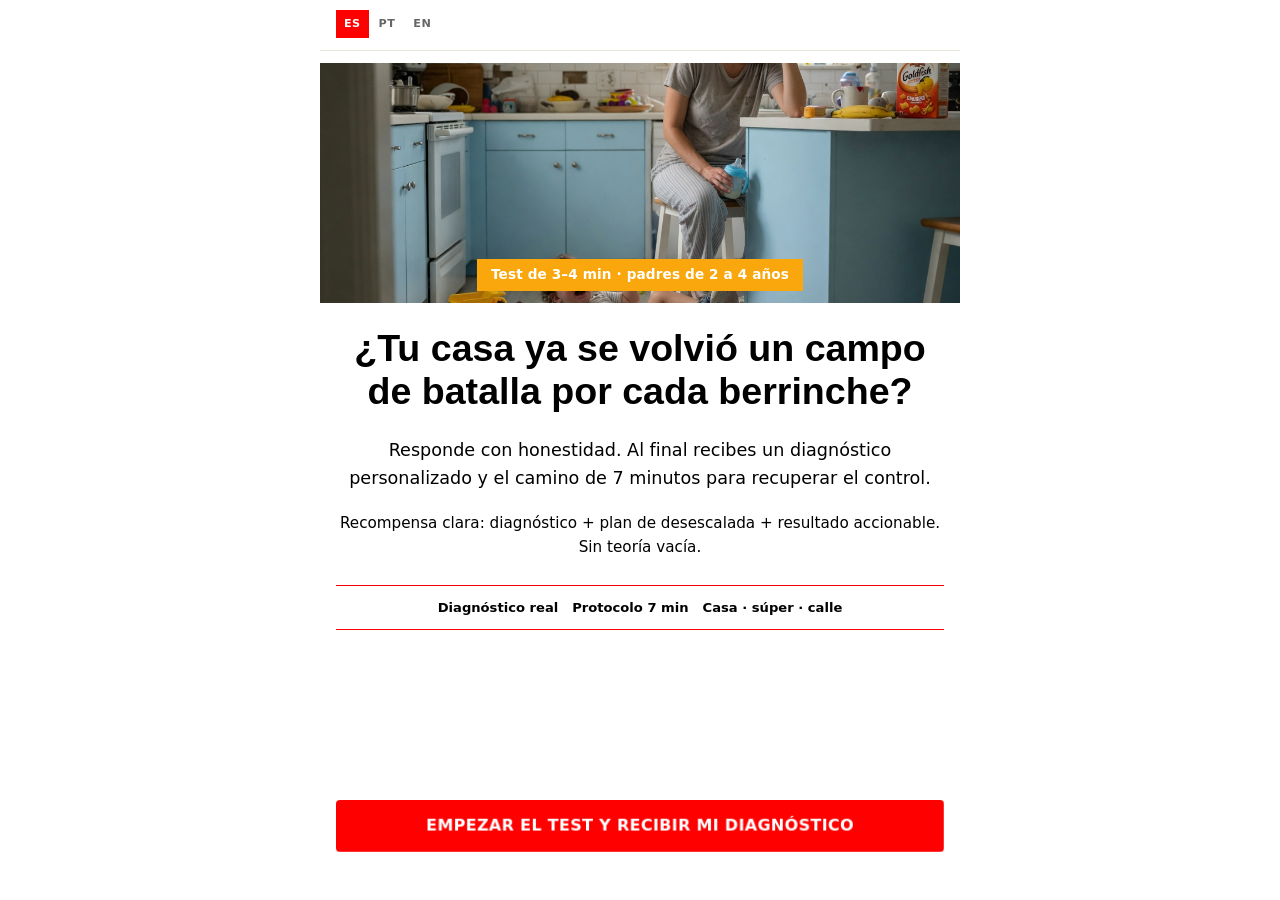
==== commit c8df3f3f: "Harden dadosquizz counters against CounterAPI rate limits and fetch failures. Keep local mirror as s" ====
--- a/index.html
+++ b/index.html
@@ -72,12 +72,12 @@
       <main id="screen" class="screen is-active" aria-live="polite"></main>
     </div>
 
-    <script src="js/analytics-config.js?v=25"></script>
-    <script src="js/analytics-track.js?v=25"></script>
-    <script src="js/meta-pixel.js?v=25"></script>
-    <script src="js/leads-store.js?v=25"></script>
-    <script src="js/quiz-flow.js?v=25"></script>
-    <script src="js/motion.js?v=25"></script>
-    <script src="js/app.js?v=25"></script>
+    <script src="js/analytics-config.js?v=26"></script>
+    <script src="js/analytics-track.js?v=26"></script>
+    <script src="js/meta-pixel.js?v=26"></script>
+    <script src="js/leads-store.js?v=26"></script>
+    <script src="js/quiz-flow.js?v=26"></script>
+    <script src="js/motion.js?v=26"></script>
+    <script src="js/app.js?v=26"></script>
   </body>
 </html>
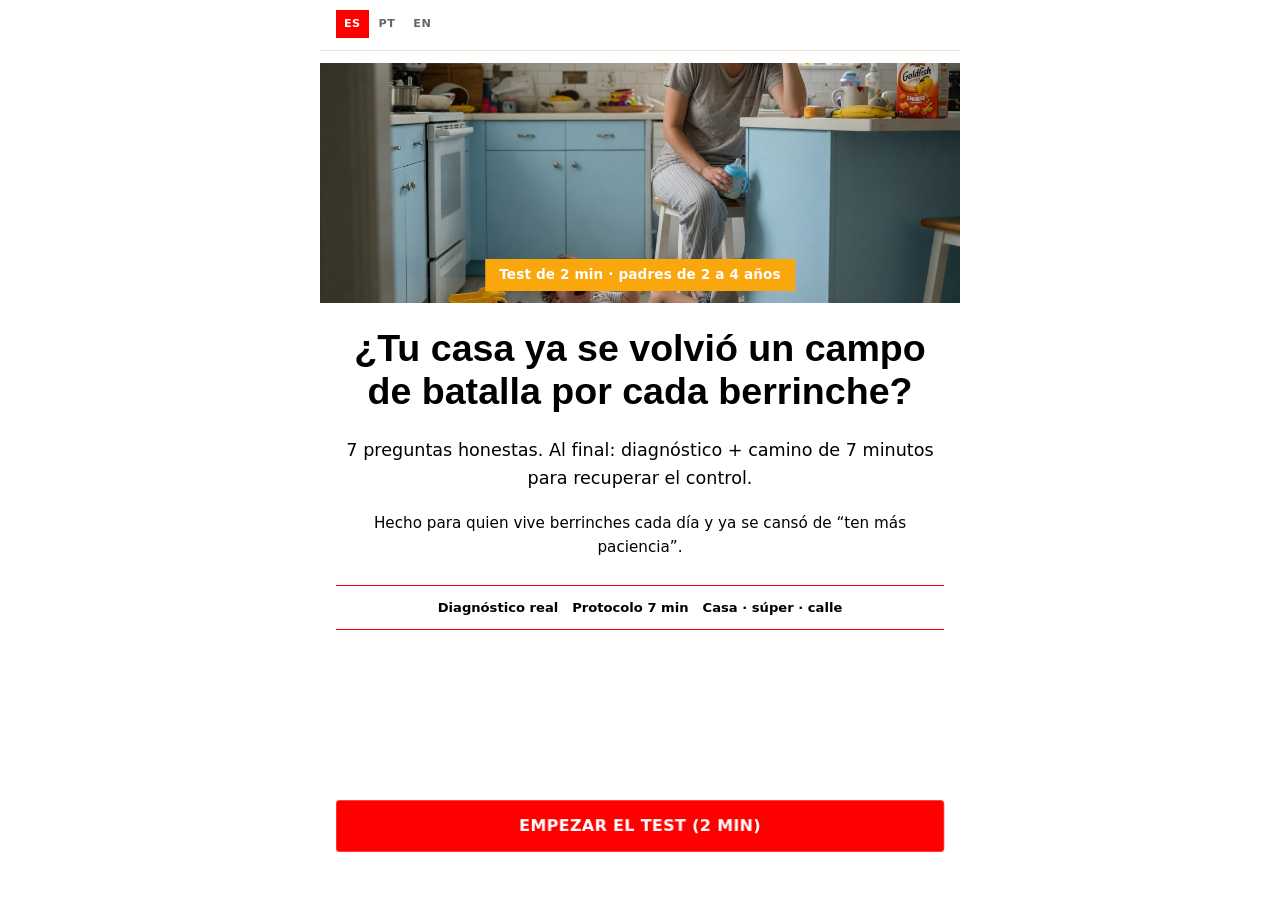
==== commit ca7ddbbe: "Optimize quiz to 7 questions with ICP hyperframes and click sound. Shorter path: age, frequency, pai" ====
--- a/index.html
+++ b/index.html
@@ -49,8 +49,8 @@
       href="https://fonts.googleapis.com/css2?family=Oswald:wght@500;600;700&family=Poppins:ital,wght@0,400;0,600;0,700;0,800;1,400&display=swap"
       rel="stylesheet"
     />
-    <link rel="stylesheet" href="css/styles.css?v=25" />
-    <link rel="stylesheet" href="css/quiz2-designer.css?v=25" />
+    <link rel="stylesheet" href="css/styles.css?v=28" />
+    <link rel="stylesheet" href="css/quiz2-designer.css?v=28" />
   </head>
   <!-- Tema designer = visual de produção atual (ex-quiz2) -->
   <body data-page="quiz" data-theme="designer" data-hide-progress-count="true">
@@ -72,12 +72,12 @@
       <main id="screen" class="screen is-active" aria-live="polite"></main>
     </div>
 
-    <script src="js/analytics-config.js?v=26"></script>
-    <script src="js/analytics-track.js?v=26"></script>
-    <script src="js/meta-pixel.js?v=26"></script>
-    <script src="js/leads-store.js?v=26"></script>
-    <script src="js/quiz-flow.js?v=26"></script>
-    <script src="js/motion.js?v=26"></script>
-    <script src="js/app.js?v=26"></script>
+    <script src="js/analytics-config.js?v=28"></script>
+    <script src="js/analytics-track.js?v=28"></script>
+    <script src="js/meta-pixel.js?v=28"></script>
+    <script src="js/leads-store.js?v=28"></script>
+    <script src="js/quiz-flow.js?v=28"></script>
+    <script src="js/motion.js?v=28"></script>
+    <script src="js/app.js?v=28"></script>
   </body>
 </html>
